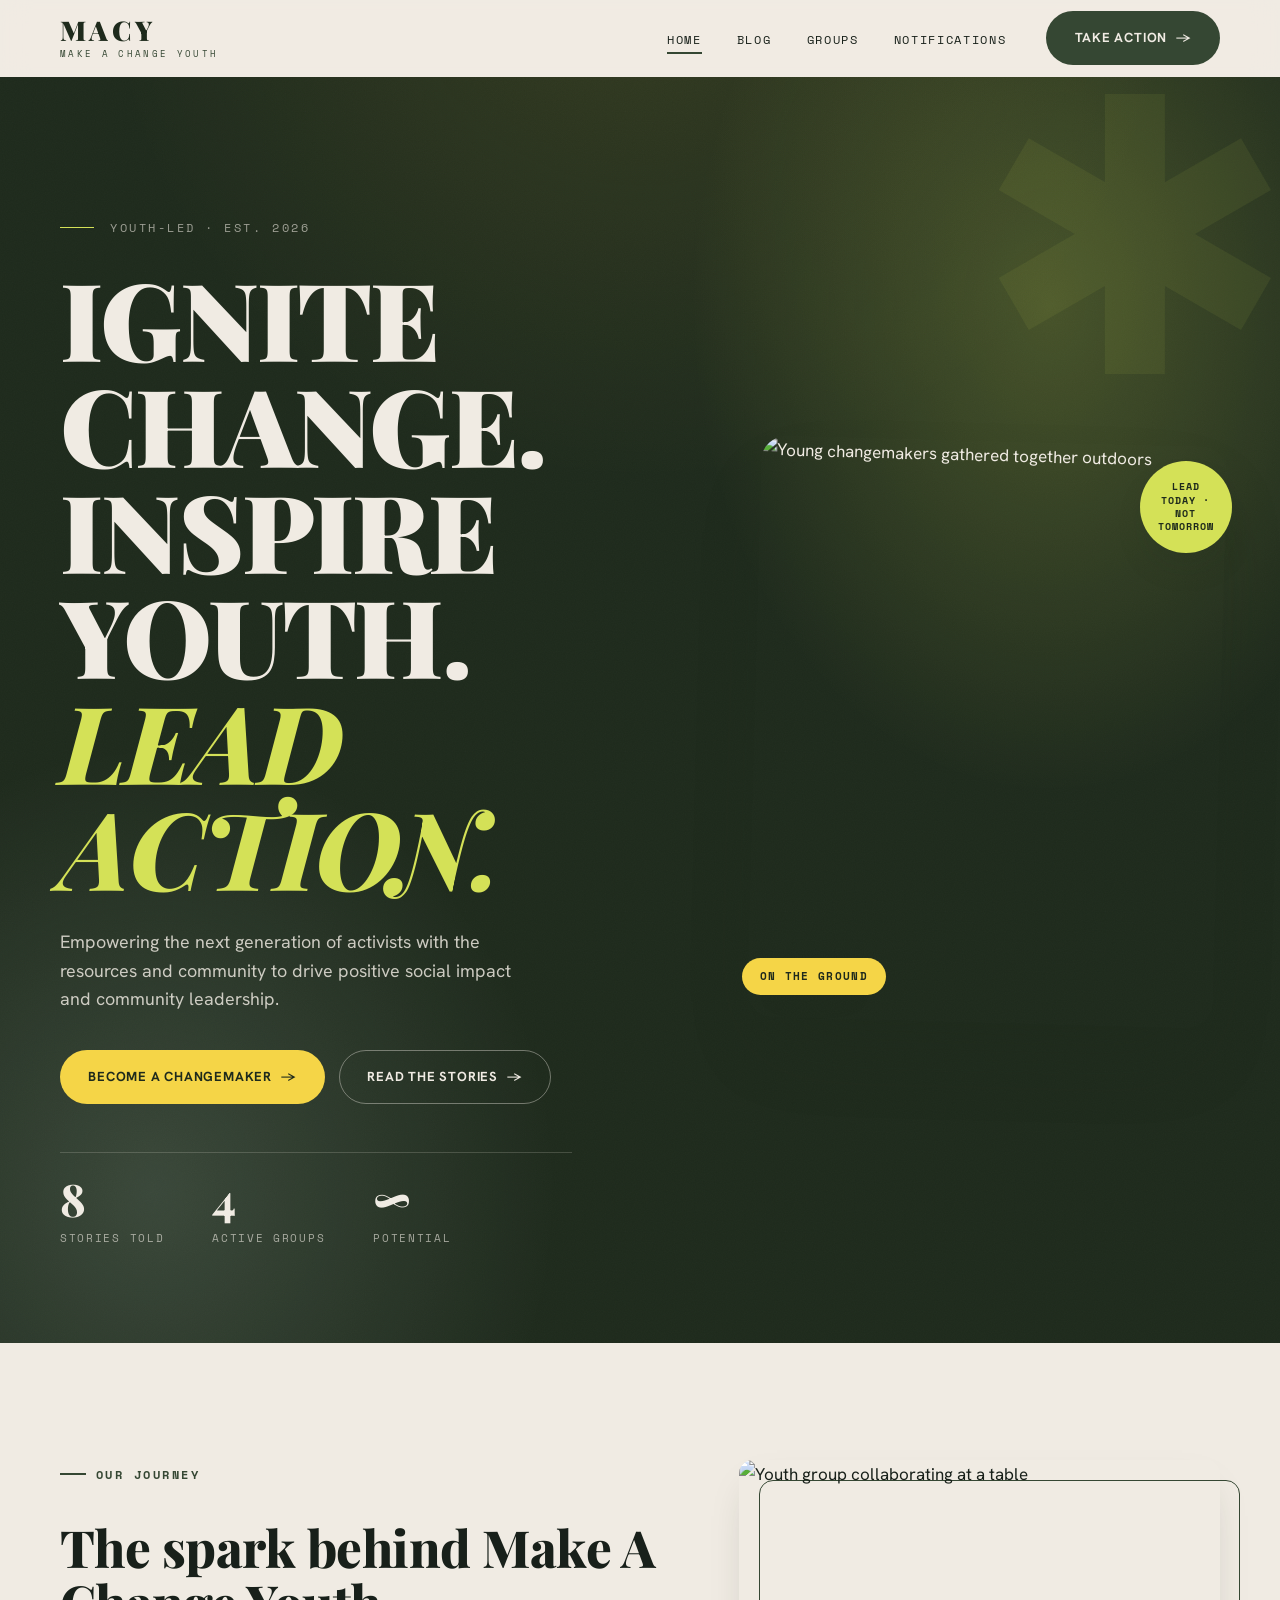
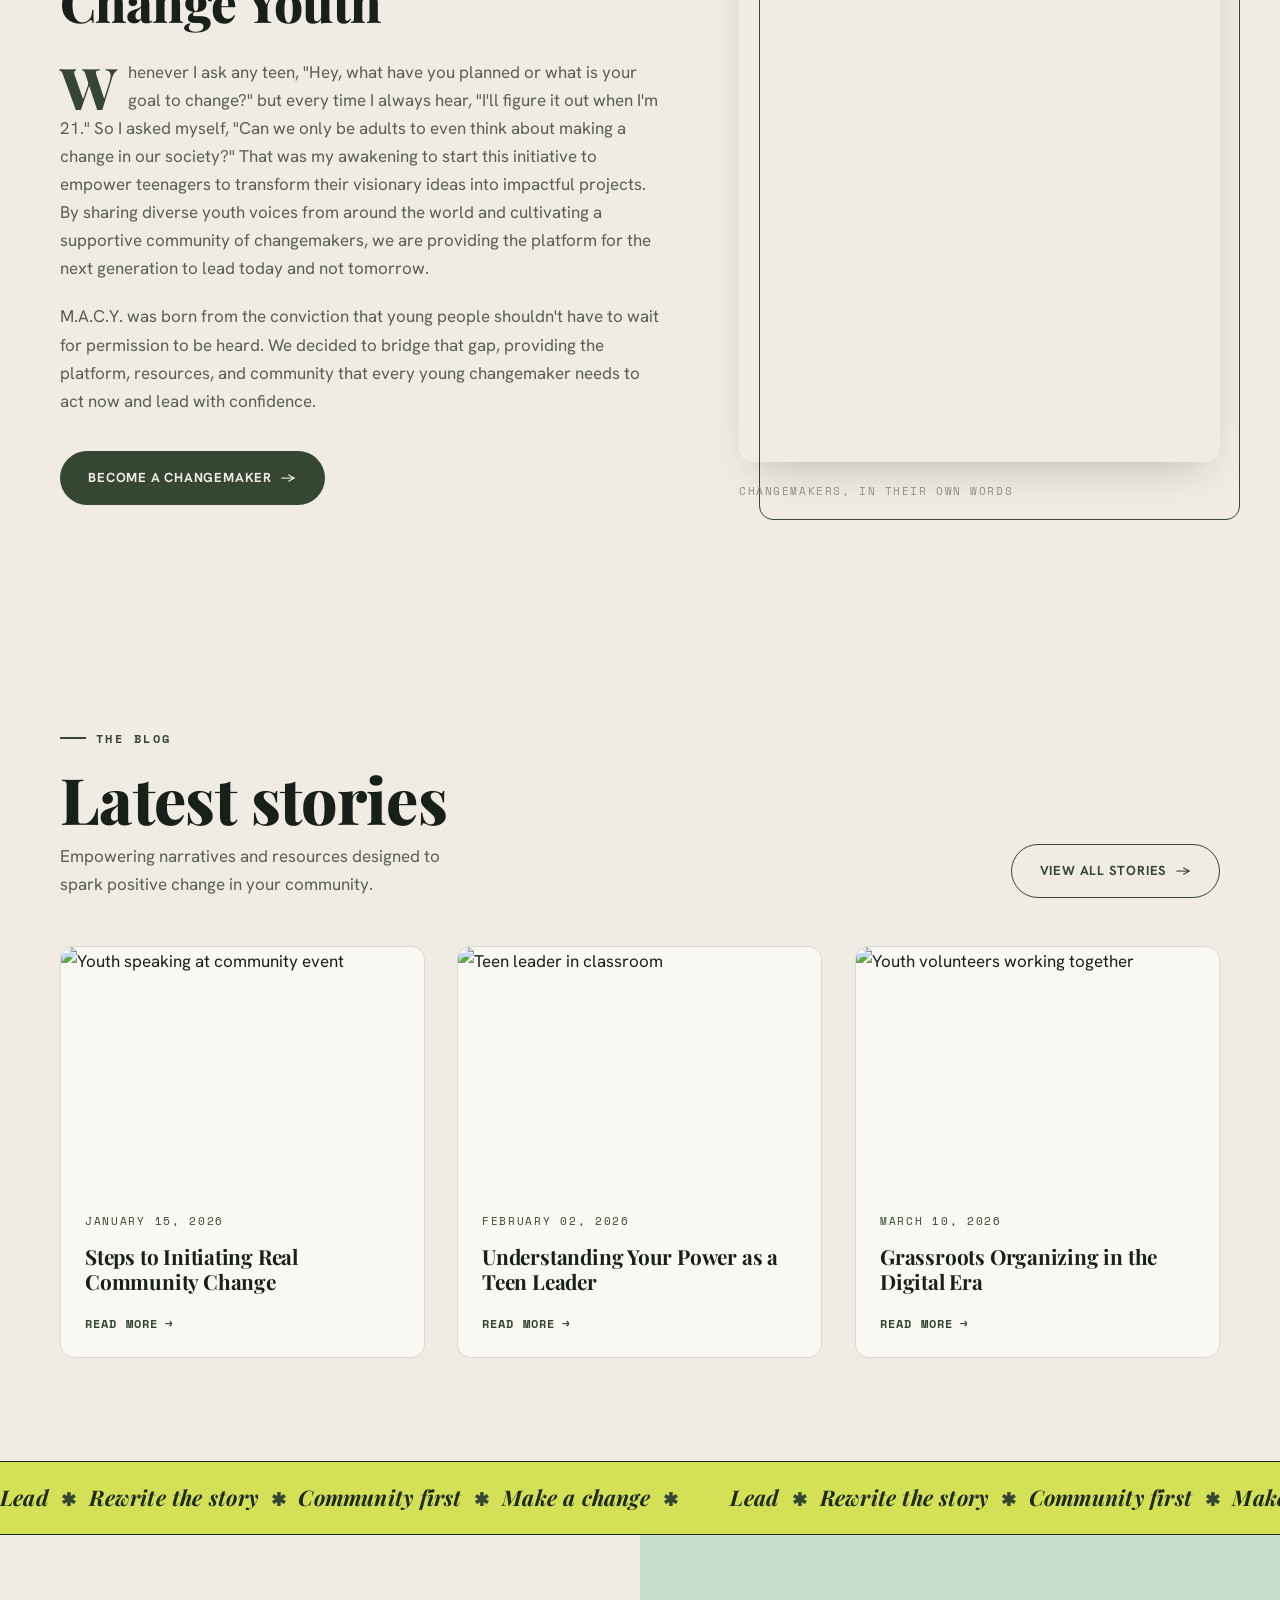
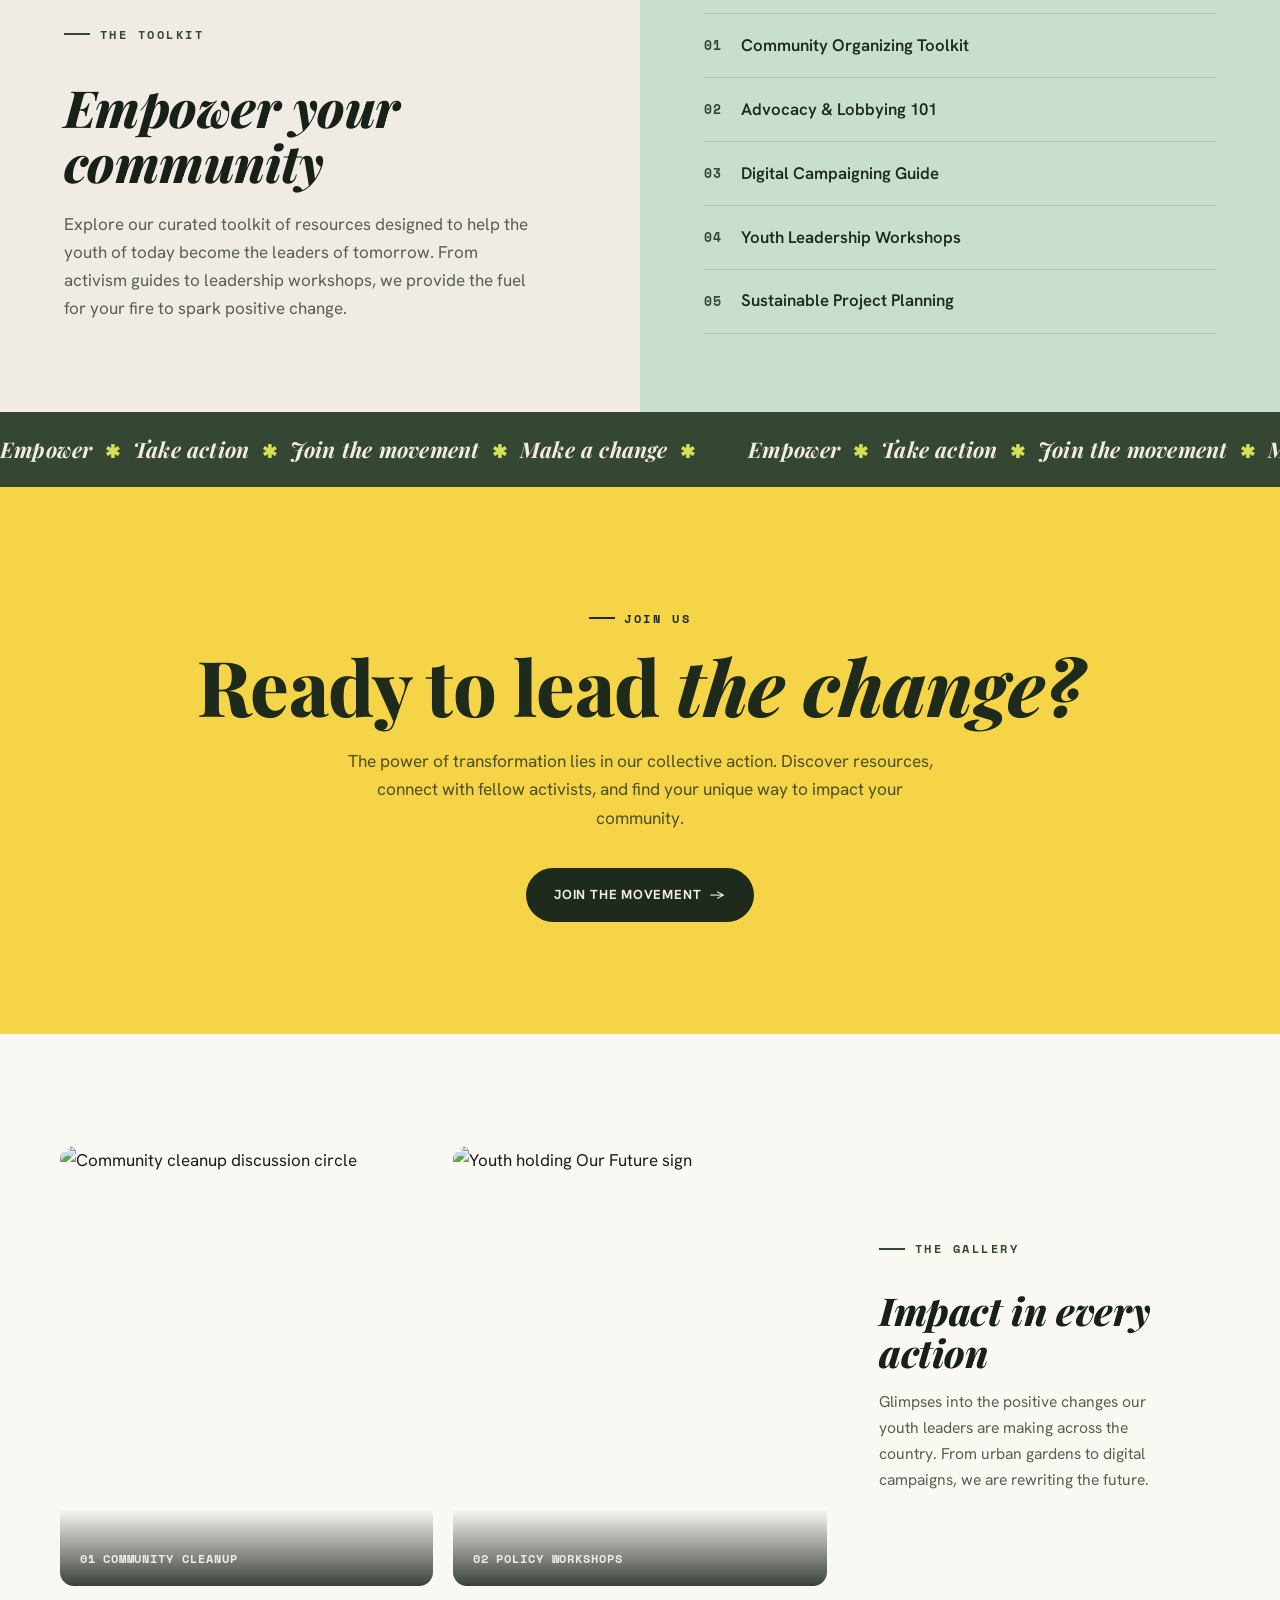
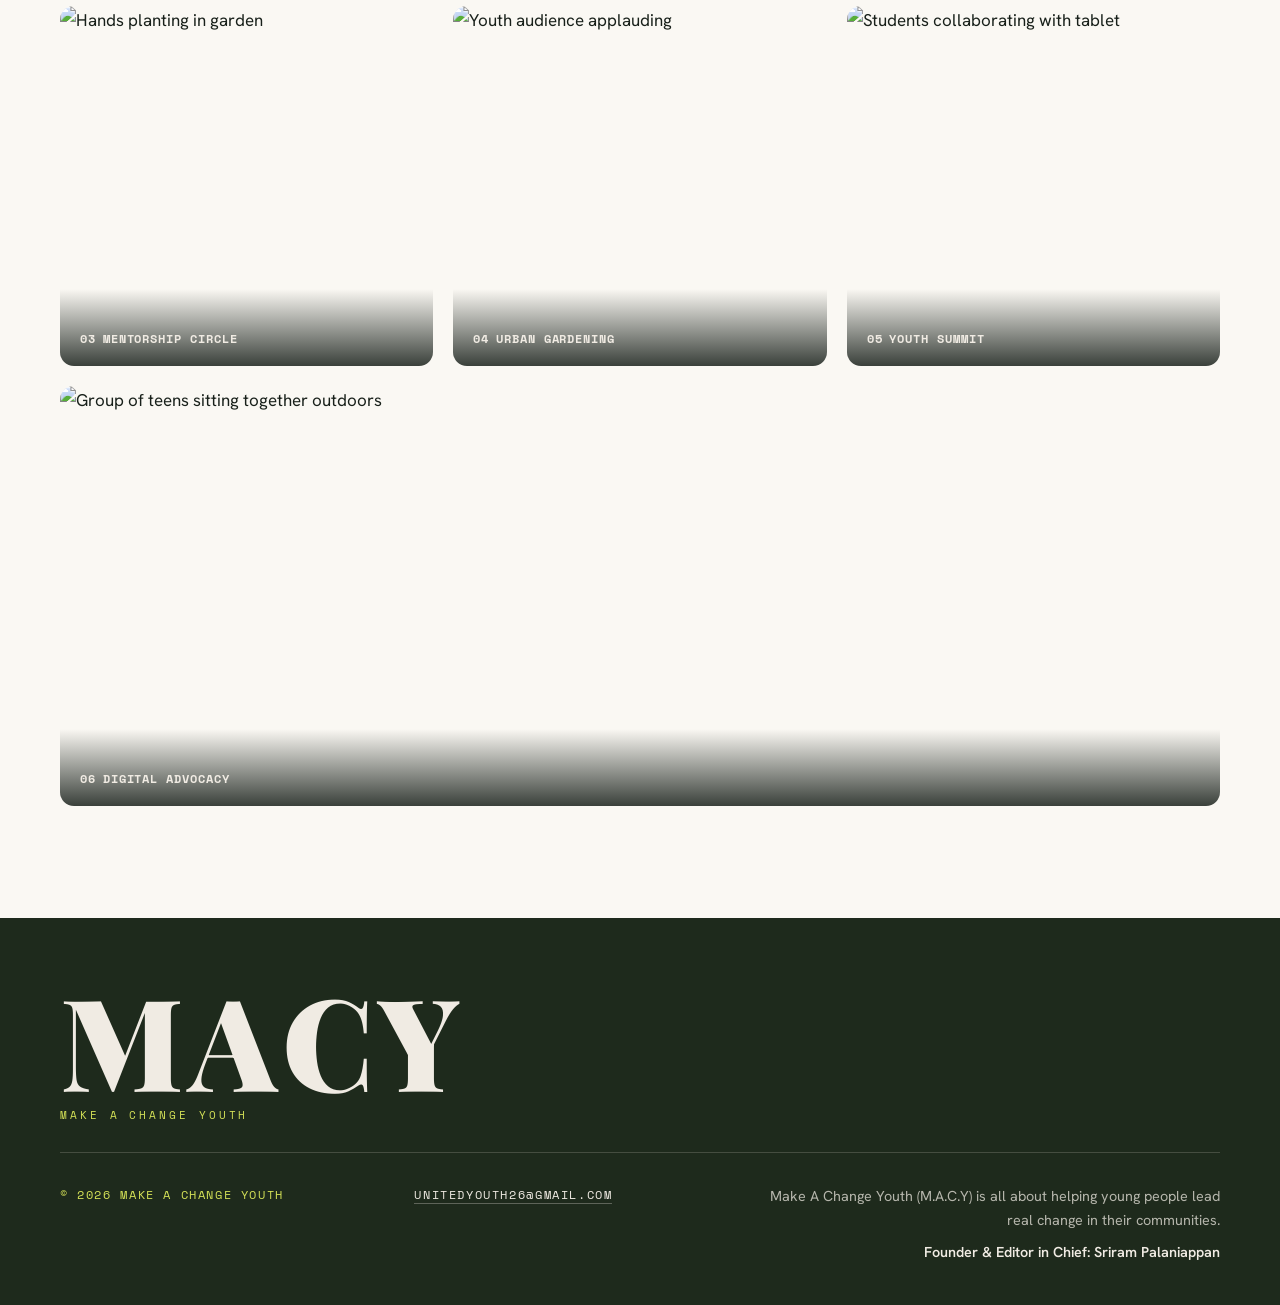
==== index.html @ 4bc49a0c "Redesign site with bold editorial style" ====
<!DOCTYPE html>
<html lang="en">
<head>
  <meta charset="UTF-8">
  <meta name="viewport" content="width=device-width, initial-scale=1.0">
  <title>MACY | Make A Change Youth</title>
  <meta name="description" content="Empowering the next generation of activists with the resources and community to drive positive social impact and community leadership.">
  <link rel="preconnect" href="https://fonts.googleapis.com">
  <link rel="preconnect" href="https://fonts.gstatic.com" crossorigin>
  <link href="https://fonts.googleapis.com/css2?family=Playfair+Display:ital,wght@0,400;0,500;0,600;0,700;0,800;0,900;1,400;1,700;1,800;1,900&family=Hanken+Grotesk:wght@400;500;600;700;800&family=Space+Mono:ital,wght@0,400;0,700;1,400&display=swap" rel="stylesheet">
  <link rel="stylesheet" href="css/style.css">
  <link rel="stylesheet" href="css/auth.css">
  <link rel="stylesheet" href="css/home.css">
</head>
<body>

  <!-- HEADER -->
  <header class="site-header">
    <nav class="nav container">
      <a href="index.html" class="logo">
        <span class="logo-name">MACY</span>
        <span class="logo-tagline">Make A Change Youth</span>
      </a>
      <button class="nav-toggle" aria-label="Toggle navigation" aria-expanded="false">
        <span></span><span></span><span></span>
      </button>
      <ul class="nav-links">
        <li><a href="index.html" class="active">Home</a></li>
        <li><a href="blog.html">Blog</a></li>
        <li><a href="groups.html">Groups</a></li>
        <li><a href="notifications.html">Notifications</a></li>
      </ul>
      <a href="#cta" class="btn btn-primary nav-cta">TAKE ACTION</a>
    </nav>
  </header>

  <main>

    <!-- HERO -->
    <section class="hero">
      <div class="hero-bg" aria-hidden="true"></div>
      <span class="hero-mark" aria-hidden="true">&#10033;</span>
      <div class="hero-inner container">
        <div class="hero-content">
          <p class="hero-kicker" data-reveal>Youth-led &middot; Est. 2026</p>
          <h1 class="hero-heading" data-reveal style="--reveal-delay:80ms">IGNITE CHANGE.<br>INSPIRE YOUTH.<br><em>Lead action.</em></h1>
          <p class="hero-sub" data-reveal style="--reveal-delay:160ms">Empowering the next generation of activists with the resources and community to drive positive social impact and community leadership.</p>
          <div class="hero-actions" data-reveal style="--reveal-delay:240ms">
            <a href="#cta" class="btn btn-gold">Become a changemaker</a>
            <a href="blog.html" class="btn btn-ghost-light">Read the stories</a>
          </div>
          <ul class="hero-stats" data-reveal style="--reveal-delay:320ms">
            <li><strong>8</strong><span>Stories told</span></li>
            <li><strong>4</strong><span>Active groups</span></li>
            <li><strong>&#8734;</strong><span>Potential</span></li>
          </ul>
        </div>
        <div class="hero-media" data-reveal style="--reveal-delay:200ms">
          <div class="hero-media-frame">
            <img src="https://images.unsplash.com/photo-1517486808906-6ca8b3f04846?w=600&h=750&fit=crop" alt="Young changemakers gathered together outdoors" width="600" height="750">
          </div>
          <span class="hero-media-tag">On the ground</span>
          <span class="hero-media-badge">Lead<br>today &middot;<br>not<br>tomorrow</span>
        </div>
      </div>
    </section>

    <!-- OUR JOURNEY -->
    <section class="journey">
      <div class="journey-inner container">
        <div class="journey-text" data-reveal>
          <span class="section-label">Our Journey</span>
          <h2 class="journey-heading">The spark behind Make A Change Youth</h2>
          <p>Whenever I ask any teen, "Hey, what have you planned or what is your goal to change?" but every time I always hear, "I'll figure it out when I'm 21." So I asked myself, "Can we only be adults to even think about making a change in our society?" That was my awakening to start this initiative to empower teenagers to transform their visionary ideas into impactful projects. By sharing diverse youth voices from around the world and cultivating a supportive community of changemakers, we are providing the platform for the next generation to lead today and not tomorrow.</p>
          <p>M.A.C.Y. was born from the conviction that young people shouldn't have to wait for permission to be heard. We decided to bridge that gap, providing the platform, resources, and community that every young changemaker needs to act now and lead with confidence.</p>
          <a href="#cta" class="btn btn-primary">Become a changemaker</a>
        </div>
        <div class="journey-image" data-reveal style="--reveal-delay:120ms">
          <img src="https://images.unsplash.com/photo-1529156069898-49953e39b3ac?w=600&h=750&fit=crop" alt="Youth group collaborating at a table" loading="lazy" width="600" height="750">
          <span class="journey-caption">Changemakers, in their own words</span>
        </div>
      </div>
    </section>

    <!-- LATEST STORIES -->
    <section class="stories">
      <div class="container">
        <div class="stories-head" data-reveal>
          <div>
            <span class="section-label">The Blog</span>
            <h2 class="stories-heading">Latest stories</h2>
            <p>Empowering narratives and resources designed to spark positive change in your community.</p>
          </div>
          <a href="blog.html" class="btn btn-outline">View all stories</a>
        </div>
        <div class="stories-cards">
          <a href="blog/teens-step-in-action.html" class="story-card" data-reveal>
            <div class="story-card-img">
              <img src="https://images.unsplash.com/photo-1544928147-79a2dbc1f389?w=500&h=334&fit=crop" alt="Youth speaking at community event" loading="lazy" width="500" height="334">
            </div>
            <div class="story-card-body">
              <time>January 15, 2026</time>
              <h3>Steps to Initiating Real Community Change</h3>
              <span class="read-more">Read more</span>
            </div>
          </a>
          <a href="blog/inspiring-youth-activism.html" class="story-card" data-reveal style="--reveal-delay:100ms">
            <div class="story-card-img">
              <img src="https://images.unsplash.com/photo-1577896851231-70ef18881754?w=500&h=334&fit=crop" alt="Teen leader in classroom" loading="lazy" width="500" height="334">
            </div>
            <div class="story-card-body">
              <time>February 02, 2026</time>
              <h3>Understanding Your Power as a Teen Leader</h3>
              <span class="read-more">Read more</span>
            </div>
          </a>
          <a href="blog/empowering-teens-community.html" class="story-card" data-reveal style="--reveal-delay:200ms">
            <div class="story-card-img">
              <img src="https://images.unsplash.com/photo-1559027615-cd4628902d4a?w=500&h=334&fit=crop" alt="Youth volunteers working together" loading="lazy" width="500" height="334">
            </div>
            <div class="story-card-body">
              <time>March 10, 2026</time>
              <h3>Grassroots Organizing in the Digital Era</h3>
              <span class="read-more">Read more</span>
            </div>
          </a>
        </div>
      </div>
    </section>

    <!-- MARQUEE 1 -->
    <div class="marquee marquee--lime" aria-hidden="true">
      <div class="marquee-track">
        <span class="marquee-content">Lead <span class="star">&#10033;</span> Rewrite the story <span class="star">&#10033;</span> Community first <span class="star">&#10033;</span> Make a change <span class="star">&#10033;</span>&nbsp;</span>
        <span class="marquee-content">Lead <span class="star">&#10033;</span> Rewrite the story <span class="star">&#10033;</span> Community first <span class="star">&#10033;</span> Make a change <span class="star">&#10033;</span>&nbsp;</span>
        <span class="marquee-content">Lead <span class="star">&#10033;</span> Rewrite the story <span class="star">&#10033;</span> Community first <span class="star">&#10033;</span> Make a change <span class="star">&#10033;</span>&nbsp;</span>
        <span class="marquee-content">Lead <span class="star">&#10033;</span> Rewrite the story <span class="star">&#10033;</span> Community first <span class="star">&#10033;</span> Make a change <span class="star">&#10033;</span>&nbsp;</span>
      </div>
    </div>

    <!-- EMPOWER YOUR COMMUNITY -->
    <section class="empower">
      <div class="empower-inner">
        <div class="empower-text" data-reveal>
          <span class="section-label">The Toolkit</span>
          <h2 class="empower-heading">Empower your community</h2>
          <p>Explore our curated toolkit of resources designed to help the youth of today become the leaders of tomorrow. From activism guides to leadership workshops, we provide the fuel for your fire to spark positive change.</p>
        </div>
        <div class="empower-resources" data-reveal style="--reveal-delay:120ms">
          <ul class="resource-list">
            <li><span>Community Organizing Toolkit</span></li>
            <li><span>Advocacy &amp; Lobbying 101</span></li>
            <li><span>Digital Campaigning Guide</span></li>
            <li><span>Youth Leadership Workshops</span></li>
            <li><span>Sustainable Project Planning</span></li>
          </ul>
        </div>
      </div>
    </section>

    <!-- MARQUEE 2 -->
    <div class="marquee marquee--forest" aria-hidden="true">
      <div class="marquee-track">
        <span class="marquee-content">Empower <span class="star">&#10033;</span> Take action <span class="star">&#10033;</span> Join the movement <span class="star">&#10033;</span> Make a change <span class="star">&#10033;</span>&nbsp;</span>
        <span class="marquee-content">Empower <span class="star">&#10033;</span> Take action <span class="star">&#10033;</span> Join the movement <span class="star">&#10033;</span> Make a change <span class="star">&#10033;</span>&nbsp;</span>
        <span class="marquee-content">Empower <span class="star">&#10033;</span> Take action <span class="star">&#10033;</span> Join the movement <span class="star">&#10033;</span> Make a change <span class="star">&#10033;</span>&nbsp;</span>
        <span class="marquee-content">Empower <span class="star">&#10033;</span> Take action <span class="star">&#10033;</span> Join the movement <span class="star">&#10033;</span> Make a change <span class="star">&#10033;</span>&nbsp;</span>
      </div>
    </div>

    <!-- CTA -->
    <section class="cta" id="cta">
      <div class="cta-inner container" data-reveal>
        <span class="section-label">Join Us</span>
        <h2 class="cta-heading">Ready to lead <em>the change?</em></h2>
        <p>The power of transformation lies in our collective action. Discover resources, connect with fellow activists, and find your unique way to impact your community.</p>
        <a href="groups.html" class="btn">Join the movement</a>
      </div>
    </section>

    <!-- IMPACT GALLERY -->
    <section class="impact">
      <div class="impact-inner container">
        <div class="impact-grid">
          <div class="impact-item impact-item--1">
            <img src="https://images.unsplash.com/photo-1529156069898-49953e39b3ac?w=400&h=500&fit=crop" alt="Community cleanup discussion circle" loading="lazy" width="400" height="500">
            <span class="impact-label">01&ensp;Community Cleanup</span>
          </div>
          <div class="impact-item impact-item--2">
            <img src="https://images.unsplash.com/photo-1591848478625-de43268e6fb8?w=400&h=600&fit=crop" alt="Youth holding Our Future sign" loading="lazy" width="400" height="600">
            <span class="impact-label">02&ensp;Policy Workshops</span>
          </div>
          <div class="impact-info" data-reveal>
            <span class="section-label">The Gallery</span>
            <h2 class="impact-heading">Impact in every action</h2>
            <p>Glimpses into the positive changes our youth leaders are making across the country. From urban gardens to digital campaigns, we are rewriting the future.</p>
          </div>
          <div class="impact-item impact-item--3">
            <img src="https://images.unsplash.com/photo-1416879595882-3373a0480b5b?w=350&h=400&fit=crop" alt="Hands planting in garden" loading="lazy" width="350" height="400">
            <span class="impact-label">03&ensp;Mentorship Circle</span>
          </div>
          <div class="impact-item impact-item--4">
            <img src="https://images.unsplash.com/photo-1577896851231-70ef18881754?w=450&h=400&fit=crop" alt="Youth audience applauding" loading="lazy" width="450" height="400">
            <span class="impact-label">04&ensp;Urban Gardening</span>
          </div>
          <div class="impact-item impact-item--5">
            <img src="https://images.unsplash.com/photo-1522202176988-66273c2fd55f?w=350&h=400&fit=crop" alt="Students collaborating with tablet" loading="lazy" width="350" height="400">
            <span class="impact-label">05&ensp;Youth Summit</span>
          </div>
          <div class="impact-item impact-item--6">
            <img src="https://images.unsplash.com/photo-1517486808906-6ca8b3f04846?w=800&h=500&fit=crop" alt="Group of teens sitting together outdoors" loading="lazy" width="800" height="500">
            <span class="impact-label">06&ensp;Digital Advocacy</span>
          </div>
        </div>
      </div>
    </section>

  </main>

  <!-- FOOTER -->
  <footer class="site-footer">
    <div class="container">
      <div class="footer-logo">
        <a href="index.html" class="logo">
          <span class="logo-name">MACY</span>
          <span class="logo-tagline">Make A Change Youth</span>
        </a>
      </div>
      <hr class="footer-divider">
      <div class="footer-content">
        <div class="footer-left">
          <p>&copy; 2026 Make A Change Youth</p>
        </div>
        <div class="footer-center">
          <p><a href="mailto:unitedyouth26@gmail.com">unitedyouth26@gmail.com</a></p>
        </div>
        <div class="footer-right">
          <p>Make A Change Youth (M.A.C.Y) is all about helping young people lead real change in their communities.</p>
          <p>Founder &amp; Editor in Chief: Sriram Palaniappan</p>
        </div>
      </div>
    </div>
  </footer>

  <script src="js/main.js"></script>
  <script type="module" src="js/auth.js"></script>
</body>
</html>
---- css/style.css ----
/* =================================================================
   MACY · Make A Change Youth
   Shared design system — bold editorial, modern, youth-led
   ================================================================= */

*,
*::before,
*::after {
  box-sizing: border-box;
  margin: 0;
  padding: 0;
}

:root {
  /* --- Brand palette (kept for recognizability) --- */
  --forest: #354733;
  --forest-deep: #1e2a1c;
  --forest-700: #2a3a28;
  --cream: #f0ebe3;
  --cream-deep: #e8e1d5;
  --paper: #faf8f3;
  --mint: #c8dfd0;
  --gold: #f5d547;
  --lime: #d4e157;

  /* --- Functional tokens --- */
  --ink: #18201a;
  --ink-soft: #58604f;
  --ink-faint: #8a9082;
  --line: rgba(53, 71, 51, 0.16);
  --line-strong: rgba(53, 71, 51, 0.3);
  --white: #ffffff;

  /* --- Type --- */
  --font-display: 'Playfair Display', Georgia, serif;
  --font-sans: 'Hanken Grotesk', system-ui, -apple-system, sans-serif;
  --font-mono: 'Space Mono', 'SFMono-Regular', ui-monospace, monospace;

  /* --- Spacing --- */
  --space-xs: 0.5rem;
  --space-sm: 1rem;
  --space-md: 2rem;
  --space-lg: 4rem;
  --space-xl: 6.5rem;

  /* --- Radius & shadow --- */
  --radius-sm: 6px;
  --radius-md: 14px;
  --radius-lg: 26px;
  --shadow-sm: 0 2px 10px rgba(30, 42, 28, 0.06);
  --shadow-md: 0 18px 40px -18px rgba(30, 42, 28, 0.28);
  --shadow-lg: 0 40px 80px -30px rgba(30, 42, 28, 0.42);

  --max-width: 1240px;
  --nav-height: 76px;
  --ease: cubic-bezier(0.22, 1, 0.36, 1);

  /* --- Legacy aliases (auth.css / admin.css) --- */
  --color-forest: var(--forest);
  --color-cream: var(--cream);
  --color-white: var(--white);
  --color-text: var(--ink);
  --color-text-light: var(--ink-soft);
  --color-border: var(--line-strong);
  --color-mint: var(--mint);
  --color-gold: var(--gold);
  --color-lime: var(--lime);
}

html {
  scroll-behavior: smooth;
  -webkit-text-size-adjust: 100%;
}

body {
  font-family: var(--font-sans);
  font-size: 1.0625rem;
  line-height: 1.65;
  color: var(--ink);
  background-color: var(--cream);
  -webkit-font-smoothing: antialiased;
  text-rendering: optimizeLegibility;
  overflow-x: hidden;
}

img {
  max-width: 100%;
  height: auto;
  display: block;
}

a {
  color: inherit;
  text-decoration: none;
}

ul,
ol {
  list-style: none;
}

::selection {
  background: var(--lime);
  color: var(--forest-deep);
}

h1,
h2,
h3,
h4,
h5,
h6 {
  font-family: var(--font-display);
  font-weight: 800;
  line-height: 1.08;
  letter-spacing: -0.01em;
}

.container {
  max-width: var(--max-width);
  margin: 0 auto;
  padding: 0 clamp(1.25rem, 4vw, 2.5rem);
}

/* =================================================================
   Shared editorial primitives
   ================================================================= */

.eyebrow {
  display: inline-flex;
  align-items: center;
  gap: 0.6rem;
  font-family: var(--font-mono);
  font-size: 0.72rem;
  font-weight: 700;
  letter-spacing: 0.22em;
  text-transform: uppercase;
  color: var(--forest);
}

.eyebrow::before {
  content: '';
  width: 26px;
  height: 2px;
  background: currentColor;
  display: inline-block;
}

.eyebrow--light {
  color: var(--lime);
}

.section-label {
  display: inline-flex;
  align-items: center;
  gap: 0.6rem;
  font-family: var(--font-mono);
  font-size: 0.72rem;
  font-weight: 700;
  letter-spacing: 0.22em;
  text-transform: uppercase;
  color: var(--forest);
  margin-bottom: 1.25rem;
}

.section-label::before {
  content: '';
  width: 26px;
  height: 2px;
  background: currentColor;
}

/* Scroll reveal — progressively enhanced by main.js */
[data-reveal] {
  opacity: 0;
  transform: translateY(28px);
  transition: opacity 0.8s var(--ease), transform 0.8s var(--ease);
  transition-delay: var(--reveal-delay, 0ms);
  will-change: opacity, transform;
}

[data-reveal].is-visible {
  opacity: 1;
  transform: none;
}

/* =================================================================
   Buttons
   ================================================================= */

.btn {
  --btn-bg: var(--forest);
  --btn-fg: var(--cream);
  display: inline-flex;
  align-items: center;
  justify-content: center;
  gap: 0.55rem;
  padding: 0.95rem 1.7rem;
  border-radius: 50px;
  font-family: var(--font-sans);
  font-size: 0.82rem;
  font-weight: 700;
  letter-spacing: 0.06em;
  text-transform: uppercase;
  cursor: pointer;
  border: 1.5px solid transparent;
  background: var(--btn-bg);
  color: var(--btn-fg);
  text-align: center;
  position: relative;
  transition: transform 0.35s var(--ease), box-shadow 0.35s var(--ease),
    background 0.25s ease, color 0.25s ease, border-color 0.25s ease;
}

.btn::after {
  content: '\2192';
  font-family: var(--font-sans);
  font-weight: 600;
  transition: transform 0.35s var(--ease);
}

.btn:hover {
  transform: translateY(-3px);
  box-shadow: var(--shadow-md);
}

.btn:hover::after {
  transform: translateX(4px);
}

.btn-primary {
  --btn-bg: var(--forest);
  --btn-fg: var(--cream);
}

.btn-gold {
  --btn-bg: var(--gold);
  --btn-fg: var(--forest-deep);
}

.btn-lime {
  --btn-bg: var(--lime);
  --btn-fg: var(--forest-deep);
}

.btn-outline {
  background: transparent;
  color: var(--forest);
  border-color: var(--forest);
}

.btn-outline:hover {
  background: var(--forest);
  color: var(--cream);
}

.btn-ghost-light {
  background: transparent;
  color: var(--cream);
  border-color: rgba(240, 235, 227, 0.4);
}

.btn-ghost-light:hover {
  background: rgba(240, 235, 227, 0.12);
  border-color: var(--cream);
}

/* opt-out of trailing arrow */
.btn--plain::after {
  content: none;
}

.btn-sm {
  padding: 0.55rem 1.2rem;
  font-size: 0.72rem;
}

/* =================================================================
   Header / navigation
   ================================================================= */

.site-header {
  position: sticky;
  top: 0;
  z-index: 200;
  background: rgba(240, 235, 227, 0.72);
  backdrop-filter: saturate(140%) blur(14px);
  -webkit-backdrop-filter: saturate(140%) blur(14px);
  border-bottom: 1px solid transparent;
  transition: border-color 0.3s ease, background 0.3s ease, box-shadow 0.3s ease;
}

.site-header.scrolled {
  border-bottom-color: var(--line);
  box-shadow: 0 10px 30px -22px rgba(30, 42, 28, 0.45);
}

.nav {
  display: flex;
  align-items: center;
  justify-content: space-between;
  gap: var(--space-md);
  height: var(--nav-height);
}

.logo {
  display: flex;
  flex-direction: column;
  line-height: 1;
}

.logo-name {
  font-family: var(--font-display);
  font-size: 1.7rem;
  font-weight: 900;
  letter-spacing: 0.12em;
  color: var(--forest-deep);
  line-height: 1;
}

.logo-tagline {
  font-family: var(--font-mono);
  font-size: 0.56rem;
  letter-spacing: 0.26em;
  text-transform: uppercase;
  color: var(--forest);
  margin-top: 5px;
}

.nav-links {
  display: flex;
  gap: 2.2rem;
  align-items: center;
  margin-left: auto;
}

.nav-links a {
  font-family: var(--font-mono);
  font-size: 0.74rem;
  font-weight: 400;
  letter-spacing: 0.14em;
  text-transform: uppercase;
  color: var(--ink);
  position: relative;
  padding: 4px 0;
  transition: color 0.2s ease;
}

.nav-links a::after {
  content: '';
  position: absolute;
  bottom: -2px;
  left: 0;
  width: 0;
  height: 2px;
  background: var(--forest);
  transition: width 0.35s var(--ease);
}

.nav-links a:hover {
  color: var(--forest);
}

.nav-links a:hover::after,
.nav-links a.active::after {
  width: 100%;
}

.nav-cta {
  margin-left: 0.5rem;
}

.nav-toggle {
  display: none;
  flex-direction: column;
  gap: 5px;
  background: none;
  border: none;
  cursor: pointer;
  padding: 6px;
  z-index: 210;
}

.nav-toggle span {
  display: block;
  width: 26px;
  height: 2px;
  background: var(--forest-deep);
  border-radius: 2px;
  transition: transform 0.3s var(--ease), opacity 0.3s ease;
}

.nav-toggle[aria-expanded='true'] span:nth-child(1) {
  transform: translateY(7px) rotate(45deg);
}

.nav-toggle[aria-expanded='true'] span:nth-child(2) {
  opacity: 0;
}

.nav-toggle[aria-expanded='true'] span:nth-child(3) {
  transform: translateY(-7px) rotate(-45deg);
}

/* =================================================================
   Marquee
   ================================================================= */

.marquee {
  overflow: hidden;
  white-space: nowrap;
  padding: 1.15rem 0;
  border-block: 1.5px solid var(--forest-deep);
}

.marquee[aria-hidden='true'] {
  user-select: none;
}

.marquee-track {
  display: inline-flex;
  animation: marquee-scroll 32s linear infinite;
}

.marquee:hover .marquee-track {
  animation-play-state: paused;
}

.marquee-content {
  font-family: var(--font-display);
  font-size: 1.35rem;
  font-style: italic;
  font-weight: 700;
  letter-spacing: 0.01em;
  color: var(--forest-deep);
  padding-right: 2.5rem;
}

.marquee-content .star {
  font-family: var(--font-mono);
  font-style: normal;
  font-size: 0.85em;
  color: var(--forest);
  margin: 0 0.4rem;
}

.marquee--lime {
  background: var(--lime);
}

.marquee--mint {
  background: var(--mint);
}

.marquee--forest {
  background: var(--forest);
  border-color: var(--forest);
}

.marquee--forest .marquee-content {
  color: var(--cream);
}

.marquee--forest .marquee-content .star {
  color: var(--lime);
}

@keyframes marquee-scroll {
  from {
    transform: translateX(0);
  }
  to {
    transform: translateX(-50%);
  }
}

/* =================================================================
   Footer
   ================================================================= */

.site-footer {
  background: var(--forest-deep);
  color: var(--cream);
  padding: var(--space-lg) 0 var(--space-md);
  position: relative;
  overflow: hidden;
}

.site-footer .footer-logo {
  margin-bottom: var(--space-md);
}

.site-footer .logo-name {
  color: var(--cream);
  font-size: clamp(3.5rem, 12vw, 8rem);
  letter-spacing: 0.04em;
  line-height: 0.9;
}

.site-footer .logo-tagline {
  color: var(--lime);
  font-size: 0.7rem;
  margin-top: 0.75rem;
}

.footer-divider {
  border: none;
  border-top: 1px solid rgba(240, 235, 227, 0.18);
  margin-bottom: var(--space-md);
}

.footer-content {
  display: grid;
  grid-template-columns: 1fr 1fr 1.4fr;
  gap: var(--space-md);
  font-size: 0.9rem;
  color: rgba(240, 235, 227, 0.72);
}

.footer-content p {
  margin-bottom: var(--space-xs);
}

.footer-left p:first-child,
.footer-center p:first-child {
  font-family: var(--font-mono);
  font-size: 0.72rem;
  letter-spacing: 0.14em;
  text-transform: uppercase;
  color: var(--lime);
  margin-bottom: 0.75rem;
}

.footer-content a {
  color: var(--cream);
  border-bottom: 1px solid rgba(240, 235, 227, 0.3);
  transition: border-color 0.2s ease, color 0.2s ease;
}

.footer-content a:hover {
  color: var(--lime);
  border-color: var(--lime);
}

.footer-right {
  text-align: right;
}

.footer-right p:last-child {
  color: var(--cream);
  font-weight: 600;
}

/* =================================================================
   Reduced motion
   ================================================================= */

@media (prefers-reduced-motion: reduce) {
  html {
    scroll-behavior: auto;
  }
  .marquee-track {
    animation: none;
  }
  [data-reveal] {
    opacity: 1;
    transform: none;
    transition: none;
  }
  *,
  *::before,
  *::after {
    animation-duration: 0.001ms !important;
    transition-duration: 0.001ms !important;
  }
}

/* =================================================================
   Responsive
   ================================================================= */

@media (max-width: 880px) {
  .nav-toggle {
    display: flex;
  }

  .nav-links {
    position: fixed;
    inset: 0 0 0 auto;
    width: min(78vw, 340px);
    flex-direction: column;
    justify-content: center;
    align-items: flex-start;
    gap: 1.75rem;
    padding: var(--space-lg) var(--space-md);
    background: var(--forest-deep);
    transform: translateX(100%);
    transition: transform 0.4s var(--ease);
  }

  .nav-links.open {
    transform: translateX(0);
  }

  .nav-links a {
    color: var(--cream);
    font-size: 1rem;
  }

  .nav-links a::after {
    background: var(--lime);
  }

  .nav-links a:hover {
    color: var(--lime);
  }

  /* auth.js swaps the static .nav-cta for a .nav-auth button group at runtime.
     .nav .nav-auth raises specificity to beat auth.css's global .nav-auth rule. */
  .nav-cta,
  .nav .nav-auth {
    display: none;
  }

  .footer-content {
    grid-template-columns: 1fr;
    gap: var(--space-sm);
  }

  .footer-right {
    text-align: left;
  }
}
---- css/auth.css ----
/* ===== AUTH MODAL ===== */
.auth-modal {
  display: none;
  position: fixed;
  inset: 0;
  z-index: 1000;
  align-items: center;
  justify-content: center;
}

.auth-modal.open {
  display: flex;
}

.auth-modal-backdrop {
  position: absolute;
  inset: 0;
  background: rgba(0, 0, 0, 0.5);
}

.auth-modal-content {
  position: relative;
  background: var(--paper);
  border-radius: var(--radius-lg);
  padding: 2.75rem;
  width: 100%;
  max-width: 430px;
  max-height: 90vh;
  overflow-y: auto;
  box-shadow: var(--shadow-lg);
  z-index: 1;
  animation: auth-pop 0.4s var(--ease);
}

@keyframes auth-pop {
  from {
    opacity: 0;
    transform: translateY(16px) scale(0.97);
  }
}

.auth-modal-close {
  position: absolute;
  top: 1rem;
  right: 1.2rem;
  background: none;
  border: none;
  font-size: 1.5rem;
  cursor: pointer;
  color: var(--color-text-light);
  line-height: 1;
}

.auth-modal-close:hover {
  color: var(--color-text);
}

/* Tabs */
.auth-tabs {
  display: flex;
  gap: 0;
  margin-bottom: 1.5rem;
  border-bottom: 2px solid var(--color-border);
}

.auth-tab {
  flex: 1;
  padding: 0.75rem;
  background: none;
  border: none;
  font-family: var(--font-sans);
  font-size: 1rem;
  font-weight: 600;
  color: var(--color-text-light);
  cursor: pointer;
  border-bottom: 2px solid transparent;
  margin-bottom: -2px;
  transition: color 0.2s, border-color 0.2s;
}

.auth-tab.active {
  color: var(--color-forest);
  border-bottom-color: var(--color-forest);
}

/* Error */
.auth-error {
  color: #c0392b;
  font-size: 0.85rem;
  min-height: 1.2rem;
  margin-bottom: 0.5rem;
}

/* Form */
.auth-form {
  display: flex;
  flex-direction: column;
  gap: 1rem;
}

.auth-field label {
  display: block;
  font-family: var(--font-mono);
  font-size: 0.68rem;
  font-weight: 700;
  color: var(--ink-soft);
  margin-bottom: 6px;
  text-transform: uppercase;
  letter-spacing: 0.12em;
}

.auth-field input {
  width: 100%;
  padding: 0.8rem 1rem;
  border: 1.5px solid var(--line-strong);
  border-radius: var(--radius-sm);
  font-size: 0.95rem;
  font-family: var(--font-sans);
  color: var(--ink);
  background: var(--cream);
  outline: none;
  transition: border-color 0.2s;
}

.auth-field input:focus {
  border-color: var(--color-forest);
}

.auth-submit {
  width: 100%;
  margin-top: 0.5rem;
}

/* Divider */
.auth-divider {
  display: flex;
  align-items: center;
  gap: 1rem;
  margin: 1.5rem 0;
  color: var(--color-text-light);
  font-size: 0.8rem;
}

.auth-divider::before,
.auth-divider::after {
  content: '';
  flex: 1;
  height: 1px;
  background: var(--color-border);
}

/* Google button */
.auth-google-btn {
  display: flex;
  align-items: center;
  justify-content: center;
  gap: 0.75rem;
  width: 100%;
  padding: 0.75rem;
  border: 1.5px solid var(--color-border);
  border-radius: 8px;
  background: var(--color-white);
  font-family: var(--font-sans);
  font-size: 0.95rem;
  font-weight: 500;
  color: var(--color-text);
  cursor: pointer;
  transition: background 0.2s, border-color 0.2s;
}

.auth-google-btn:hover {
  background: #f8f8f8;
  border-color: #aaa;
}

/* Nav auth area */
.nav-auth {
  display: flex;
  align-items: center;
  gap: 1rem;
}

.nav-auth-link {
  font-size: 0.85rem;
  font-weight: 600;
  color: var(--color-forest);
}

.nav-auth-link:hover {
  text-decoration: underline;
}

.nav-user-name {
  font-size: 0.85rem;
  font-weight: 500;
  color: var(--color-text);
}

.btn-sm {
  padding: 0.5rem 1.2rem;
  font-size: 0.75rem;
}

/* Responsive */
@media (max-width: 768px) {
  .auth-modal-content {
    margin: 1rem;
    padding: 1.5rem;
  }

  .nav-user-name {
    display: none;
  }

  .nav-auth {
    gap: 0.5rem;
  }
}
---- css/home.css ----
/* =================================================================
   MACY · Homepage — bold editorial
   ================================================================= */

/* ===== HERO ============================================ */
.hero {
  position: relative;
  background: var(--forest-deep);
  color: var(--cream);
  padding: clamp(4.5rem, 11vw, 9rem) 0 clamp(3.5rem, 8vw, 6rem);
  overflow: hidden;
  isolation: isolate;
}

/* gradient-mesh + grain atmosphere */
.hero-bg {
  position: absolute;
  inset: 0;
  z-index: -1;
  background:
    radial-gradient(40% 55% at 82% 18%, rgba(212, 225, 87, 0.22), transparent 70%),
    radial-gradient(45% 50% at 12% 88%, rgba(200, 223, 208, 0.16), transparent 70%),
    radial-gradient(60% 60% at 50% -10%, rgba(245, 213, 71, 0.1), transparent 70%);
}

.hero-bg::after {
  content: '';
  position: absolute;
  inset: 0;
  background-image: url("data:image/svg+xml,%3Csvg xmlns='http://www.w3.org/2000/svg' width='160' height='160'%3E%3Cfilter id='n'%3E%3CfeTurbulence type='fractalNoise' baseFrequency='0.9' numOctaves='2'/%3E%3C/filter%3E%3Crect width='100%25' height='100%25' filter='url(%23n)' opacity='0.5'/%3E%3C/svg%3E");
  opacity: 0.05;
  mix-blend-mode: overlay;
}

/* oversized decorative glyph */
.hero-mark {
  position: absolute;
  top: -2.5rem;
  right: -1rem;
  font-family: var(--font-mono);
  font-size: clamp(14rem, 30vw, 32rem);
  line-height: 1;
  color: rgba(212, 225, 87, 0.07);
  z-index: -1;
  pointer-events: none;
  user-select: none;
}

.hero-inner {
  display: grid;
  grid-template-columns: 1.15fr 0.85fr;
  gap: clamp(2rem, 5vw, 4.5rem);
  align-items: center;
}

.hero-kicker {
  display: flex;
  align-items: center;
  gap: 1rem;
  font-family: var(--font-mono);
  font-size: 0.72rem;
  letter-spacing: 0.22em;
  text-transform: uppercase;
  color: rgba(240, 235, 227, 0.6);
  margin-bottom: 1.75rem;
}

.hero-kicker::before {
  content: '';
  width: 34px;
  height: 1.5px;
  background: var(--lime);
}

.hero-heading {
  font-size: clamp(2.4rem, 8.5vw, 6.75rem);
  font-weight: 900;
  line-height: 0.98;
  text-transform: uppercase;
  letter-spacing: -0.02em;
  margin-bottom: 1.75rem;
  overflow-wrap: break-word;
}

.hero-heading em {
  font-style: italic;
  font-weight: 800;
  color: var(--lime);
}

.hero-sub {
  font-size: clamp(1.02rem, 1.4vw, 1.18rem);
  line-height: 1.6;
  color: rgba(240, 235, 227, 0.82);
  max-width: 30rem;
  margin-bottom: 2.25rem;
}

.hero-actions {
  display: flex;
  flex-wrap: wrap;
  gap: 0.9rem;
  margin-bottom: 3rem;
}

.hero-stats {
  display: flex;
  gap: clamp(1.5rem, 4vw, 3rem);
  border-top: 1px solid rgba(240, 235, 227, 0.18);
  padding-top: 1.5rem;
  max-width: 32rem;
}

.hero-stats li {
  display: flex;
  flex-direction: column;
}

.hero-stats strong {
  font-family: var(--font-display);
  font-size: clamp(2rem, 4vw, 2.8rem);
  font-weight: 800;
  line-height: 1;
  color: var(--cream);
}

.hero-stats span {
  font-family: var(--font-mono);
  font-size: 0.66rem;
  letter-spacing: 0.16em;
  text-transform: uppercase;
  color: rgba(240, 235, 227, 0.62);
  margin-top: 0.5rem;
}

/* hero media */
.hero-media {
  position: relative;
}

.hero-media-frame {
  position: relative;
  border-radius: var(--radius-lg);
  overflow: hidden;
  box-shadow: var(--shadow-lg);
  transform: rotate(1.5deg);
  transition: transform 0.6s var(--ease);
}

.hero-media:hover .hero-media-frame {
  transform: rotate(0deg);
}

.hero-media-frame img {
  width: 100%;
  aspect-ratio: 4 / 5;
  object-fit: cover;
}

.hero-media-tag {
  position: absolute;
  left: -0.75rem;
  bottom: 1.75rem;
  background: var(--gold);
  color: var(--forest-deep);
  font-family: var(--font-mono);
  font-size: 0.7rem;
  font-weight: 700;
  letter-spacing: 0.12em;
  text-transform: uppercase;
  padding: 0.6rem 1.1rem;
  border-radius: 50px;
  box-shadow: var(--shadow-md);
  z-index: 2;
}

.hero-media-badge {
  position: absolute;
  top: 1.25rem;
  right: -0.75rem;
  width: 92px;
  height: 92px;
  border-radius: 50%;
  background: var(--lime);
  color: var(--forest-deep);
  display: grid;
  place-content: center;
  text-align: center;
  font-family: var(--font-mono);
  font-size: 0.6rem;
  font-weight: 700;
  letter-spacing: 0.1em;
  text-transform: uppercase;
  line-height: 1.4;
  box-shadow: var(--shadow-md);
  z-index: 2;
  animation: badge-spin 14s linear infinite;
}

@keyframes badge-spin {
  to {
    transform: rotate(360deg);
  }
}

/* ===== JOURNEY ============================================ */
.journey {
  padding: clamp(4rem, 9vw, 7rem) 0;
  background: var(--cream);
}

.journey-inner {
  display: grid;
  grid-template-columns: 1.25fr 1fr;
  gap: clamp(2rem, 6vw, 5rem);
  align-items: center;
}

.journey-heading {
  font-size: clamp(2rem, 4vw, 3.4rem);
  color: var(--ink);
  margin: 1rem 0 1.75rem;
}

.journey-text > p {
  color: var(--ink-soft);
  margin-bottom: 1.25rem;
}

.journey-text > p:first-of-type::first-letter {
  font-family: var(--font-display);
  font-weight: 800;
  font-size: 3.6rem;
  float: left;
  line-height: 0.78;
  padding: 0.35rem 0.7rem 0 0;
  color: var(--forest);
}

.journey-text .btn {
  margin-top: 1rem;
}

.journey-image {
  position: relative;
}

.journey-image img {
  width: 100%;
  aspect-ratio: 4 / 5;
  object-fit: cover;
  border-radius: var(--radius-md);
  box-shadow: var(--shadow-md);
}

.journey-image::before {
  content: '';
  position: absolute;
  inset: 1.25rem -1.25rem -1.25rem 1.25rem;
  border: 1.5px solid var(--forest);
  border-radius: var(--radius-md);
  z-index: -1;
}

.journey-caption {
  display: block;
  margin-top: 1.25rem;
  font-family: var(--font-mono);
  font-size: 0.7rem;
  letter-spacing: 0.14em;
  text-transform: uppercase;
  color: var(--ink-faint);
}

/* ===== LATEST STORIES ============================================ */
.stories {
  padding: clamp(3.5rem, 8vw, 6.5rem) 0;
  background: var(--cream);
}

.stories-head {
  display: flex;
  align-items: flex-end;
  justify-content: space-between;
  gap: var(--space-md);
  flex-wrap: wrap;
  margin-bottom: 3rem;
}

.stories-heading {
  font-size: clamp(2.2rem, 5vw, 4rem);
  color: var(--ink);
  line-height: 0.98;
}

.stories-head p {
  color: var(--ink-soft);
  max-width: 26rem;
  margin-top: 0.75rem;
}

.stories-cards {
  display: grid;
  grid-template-columns: repeat(3, 1fr);
  gap: clamp(1.25rem, 2.5vw, 2rem);
}

.story-card {
  display: flex;
  flex-direction: column;
  background: var(--paper);
  border: 1px solid var(--line);
  border-radius: var(--radius-md);
  overflow: hidden;
  transition: transform 0.4s var(--ease), box-shadow 0.4s var(--ease),
    border-color 0.4s ease;
}

.story-card:hover {
  transform: translateY(-6px);
  box-shadow: var(--shadow-md);
  border-color: transparent;
}

.story-card-img {
  width: 100%;
  aspect-ratio: 3 / 2;
  overflow: hidden;
}

.story-card-img img {
  width: 100%;
  height: 100%;
  object-fit: cover;
  transition: transform 0.6s var(--ease);
}

.story-card:hover .story-card-img img {
  transform: scale(1.05);
}

.story-card-body {
  padding: 1.5rem;
  display: flex;
  flex-direction: column;
  flex: 1;
}

.story-card time {
  font-family: var(--font-mono);
  font-size: 0.66rem;
  letter-spacing: 0.16em;
  text-transform: uppercase;
  color: var(--forest);
  margin-bottom: 0.85rem;
}

.story-card h3 {
  font-family: var(--font-display);
  font-size: 1.3rem;
  font-weight: 700;
  color: var(--ink);
  line-height: 1.2;
  margin-bottom: 1.25rem;
}

.story-card .read-more {
  margin-top: auto;
  font-family: var(--font-mono);
  font-size: 0.72rem;
  font-weight: 700;
  letter-spacing: 0.1em;
  text-transform: uppercase;
  color: var(--forest);
  display: inline-flex;
  align-items: center;
  gap: 0.4rem;
}

.story-card .read-more::after {
  content: '\2192';
  transition: transform 0.3s var(--ease);
}

.story-card:hover .read-more::after {
  transform: translateX(5px);
}

/* ===== EMPOWER ============================================ */
.empower {
  background: var(--cream);
}

.empower-inner {
  display: grid;
  grid-template-columns: 1fr 1fr;
  min-height: 460px;
}

.empower-text {
  padding: clamp(3rem, 7vw, 6rem) clamp(1.5rem, 5vw, 5rem);
  display: flex;
  flex-direction: column;
  justify-content: center;
}

.empower-heading {
  font-size: clamp(2rem, 4vw, 3.2rem);
  font-style: italic;
  margin: 1rem 0 1.25rem;
  color: var(--ink);
}

.empower-text p {
  color: var(--ink-soft);
  max-width: 30rem;
}

.empower-resources {
  background: var(--mint);
  padding: clamp(2.5rem, 6vw, 5rem) clamp(1.5rem, 5vw, 4.5rem);
  display: flex;
  align-items: center;
}

.resource-list {
  width: 100%;
  counter-reset: res;
}

.resource-list li {
  counter-increment: res;
  display: flex;
  align-items: center;
  gap: 1.25rem;
  padding: 1.1rem 0;
  border-top: 1px solid rgba(53, 71, 51, 0.18);
  font-size: 1.05rem;
  font-weight: 600;
  color: var(--forest-deep);
  transition: padding 0.3s var(--ease);
}

.resource-list li:last-child {
  border-bottom: 1px solid rgba(53, 71, 51, 0.18);
}

.resource-list li::before {
  content: counter(res, decimal-leading-zero);
  font-family: var(--font-mono);
  font-size: 0.8rem;
  font-weight: 700;
  color: var(--forest);
  letter-spacing: 0.05em;
}

.resource-list li::after {
  content: '\2192';
  margin-left: auto;
  color: var(--forest);
  opacity: 0;
  transform: translateX(-8px);
  transition: opacity 0.3s var(--ease), transform 0.3s var(--ease);
}

.resource-list li:hover {
  padding-left: 0.6rem;
}

.resource-list li:hover::after {
  opacity: 1;
  transform: translateX(0);
}

.resource-icon {
  display: none;
}

/* ===== CTA ============================================ */
.cta {
  position: relative;
  background: var(--gold);
  padding: clamp(4rem, 9vw, 7rem) 0;
  text-align: center;
  overflow: hidden;
}

.cta-inner {
  position: relative;
  z-index: 1;
}

.cta .section-label {
  color: var(--forest-deep);
  justify-content: center;
}

.cta-heading {
  font-size: clamp(2.4rem, 6vw, 4.8rem);
  color: var(--forest-deep);
  line-height: 0.98;
  margin-bottom: 1.5rem;
}

.cta-heading em {
  font-style: italic;
}

.cta-inner p {
  color: rgba(30, 42, 28, 0.78);
  max-width: 38rem;
  margin: 0 auto 2.25rem;
  font-size: 1.08rem;
}

.cta-inner .btn {
  --btn-bg: var(--forest-deep);
  --btn-fg: var(--cream);
}

/* ===== IMPACT GALLERY ============================================ */
.impact {
  padding: clamp(4rem, 9vw, 7rem) 0;
  background: var(--paper);
}

.impact-grid {
  display: grid;
  grid-template-columns: repeat(3, 1fr);
  gap: 1.25rem;
}

.impact-item {
  position: relative;
  overflow: hidden;
  border-radius: var(--radius-md);
}

.impact-item img {
  width: 100%;
  height: 100%;
  object-fit: cover;
  transition: transform 0.7s var(--ease);
}

.impact-item:hover img {
  transform: scale(1.06);
}

.impact-label {
  position: absolute;
  inset: auto 0 0 0;
  padding: 2.5rem 1.25rem 1.1rem;
  font-family: var(--font-mono);
  font-size: 0.72rem;
  font-weight: 700;
  letter-spacing: 0.08em;
  text-transform: uppercase;
  color: var(--cream);
  background: linear-gradient(to top, rgba(24, 32, 26, 0.85), transparent);
}

.impact-info {
  display: flex;
  flex-direction: column;
  justify-content: center;
  padding: var(--space-md);
}

.impact-heading {
  font-size: clamp(1.8rem, 3vw, 2.6rem);
  font-style: italic;
  color: var(--ink);
  margin: 0.75rem 0 1rem;
}

.impact-info p {
  color: var(--ink-soft);
  font-size: 0.98rem;
}

.impact-item--1 {
  grid-column: 1;
  grid-row: 1;
}
.impact-item--1 img {
  height: 440px;
}
.impact-item--2 {
  grid-column: 2;
  grid-row: 1;
}
.impact-item--2 img {
  height: 440px;
}
.impact-info {
  grid-column: 3;
  grid-row: 1;
}
.impact-item--3 {
  grid-column: 1;
  grid-row: 2;
}
.impact-item--3 img {
  height: 260px;
}
.impact-item--4 {
  grid-column: 2;
  grid-row: 2;
}
.impact-item--4 img {
  height: 360px;
}
.impact-item--5 {
  grid-column: 3;
  grid-row: 2;
}
.impact-item--5 img {
  height: 260px;
}
.impact-item--6 {
  grid-column: 1 / -1;
  grid-row: 3;
}
.impact-item--6 img {
  height: 420px;
}

/* ===== RESPONSIVE ============================================ */
@media (max-width: 980px) {
  .hero-inner {
    grid-template-columns: 1fr;
  }
  .hero-media {
    max-width: 460px;
    margin-top: 1rem;
  }
  .journey-inner {
    grid-template-columns: 1fr;
  }
  .journey-image {
    order: -1;
    max-width: 460px;
  }
  .journey-image::before {
    inset: 1rem -1rem -1rem 1rem;
  }
  .stories-cards {
    grid-template-columns: repeat(2, 1fr);
  }
  .empower-inner {
    grid-template-columns: 1fr;
  }
}

@media (max-width: 620px) {
  .stories-cards {
    grid-template-columns: 1fr;
  }
  .impact-grid {
    grid-template-columns: 1fr;
  }
  .impact-item img,
  .impact-item--1 img,
  .impact-item--2 img,
  .impact-item--3 img,
  .impact-item--4 img,
  .impact-item--5 img,
  .impact-item--6 img {
    height: 300px;
  }
  .impact-item,
  .impact-info {
    grid-column: 1 !important;
    grid-row: auto !important;
  }
  .hero-media-badge {
    display: none;
  }
}
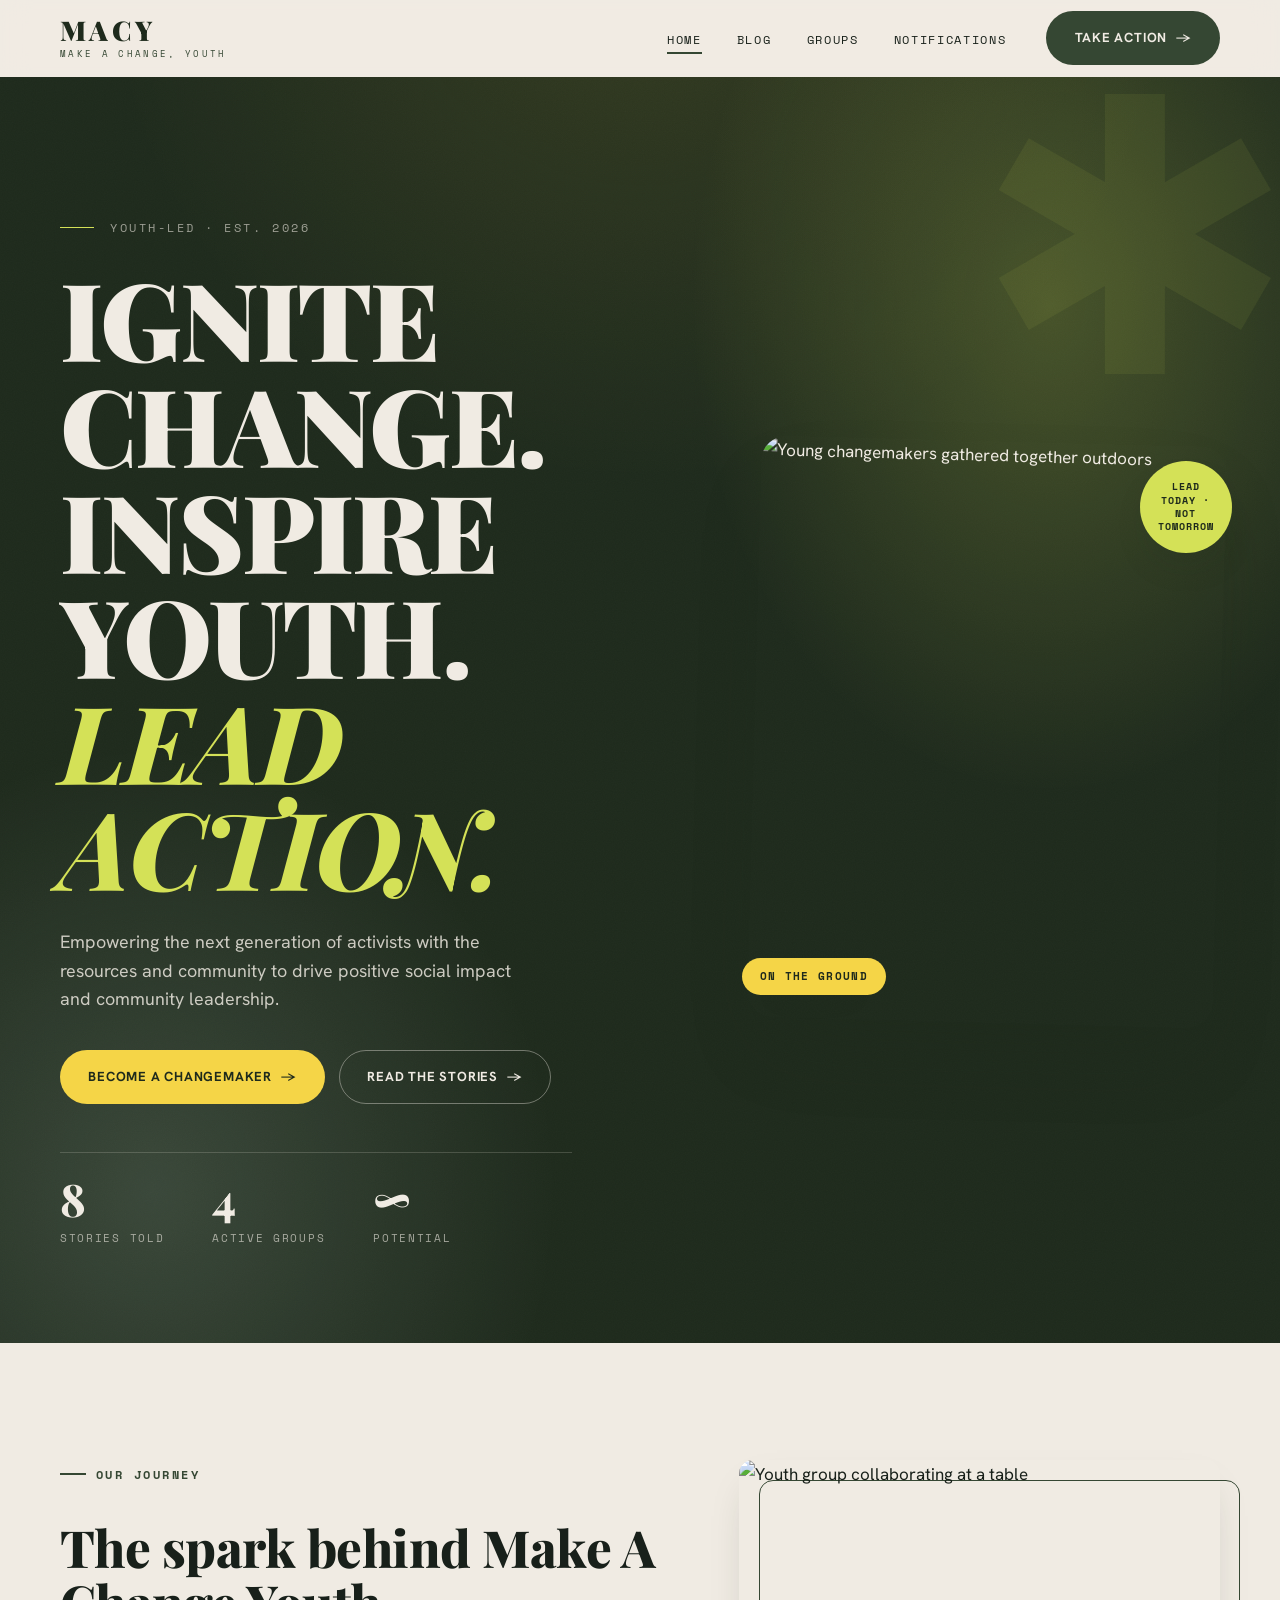
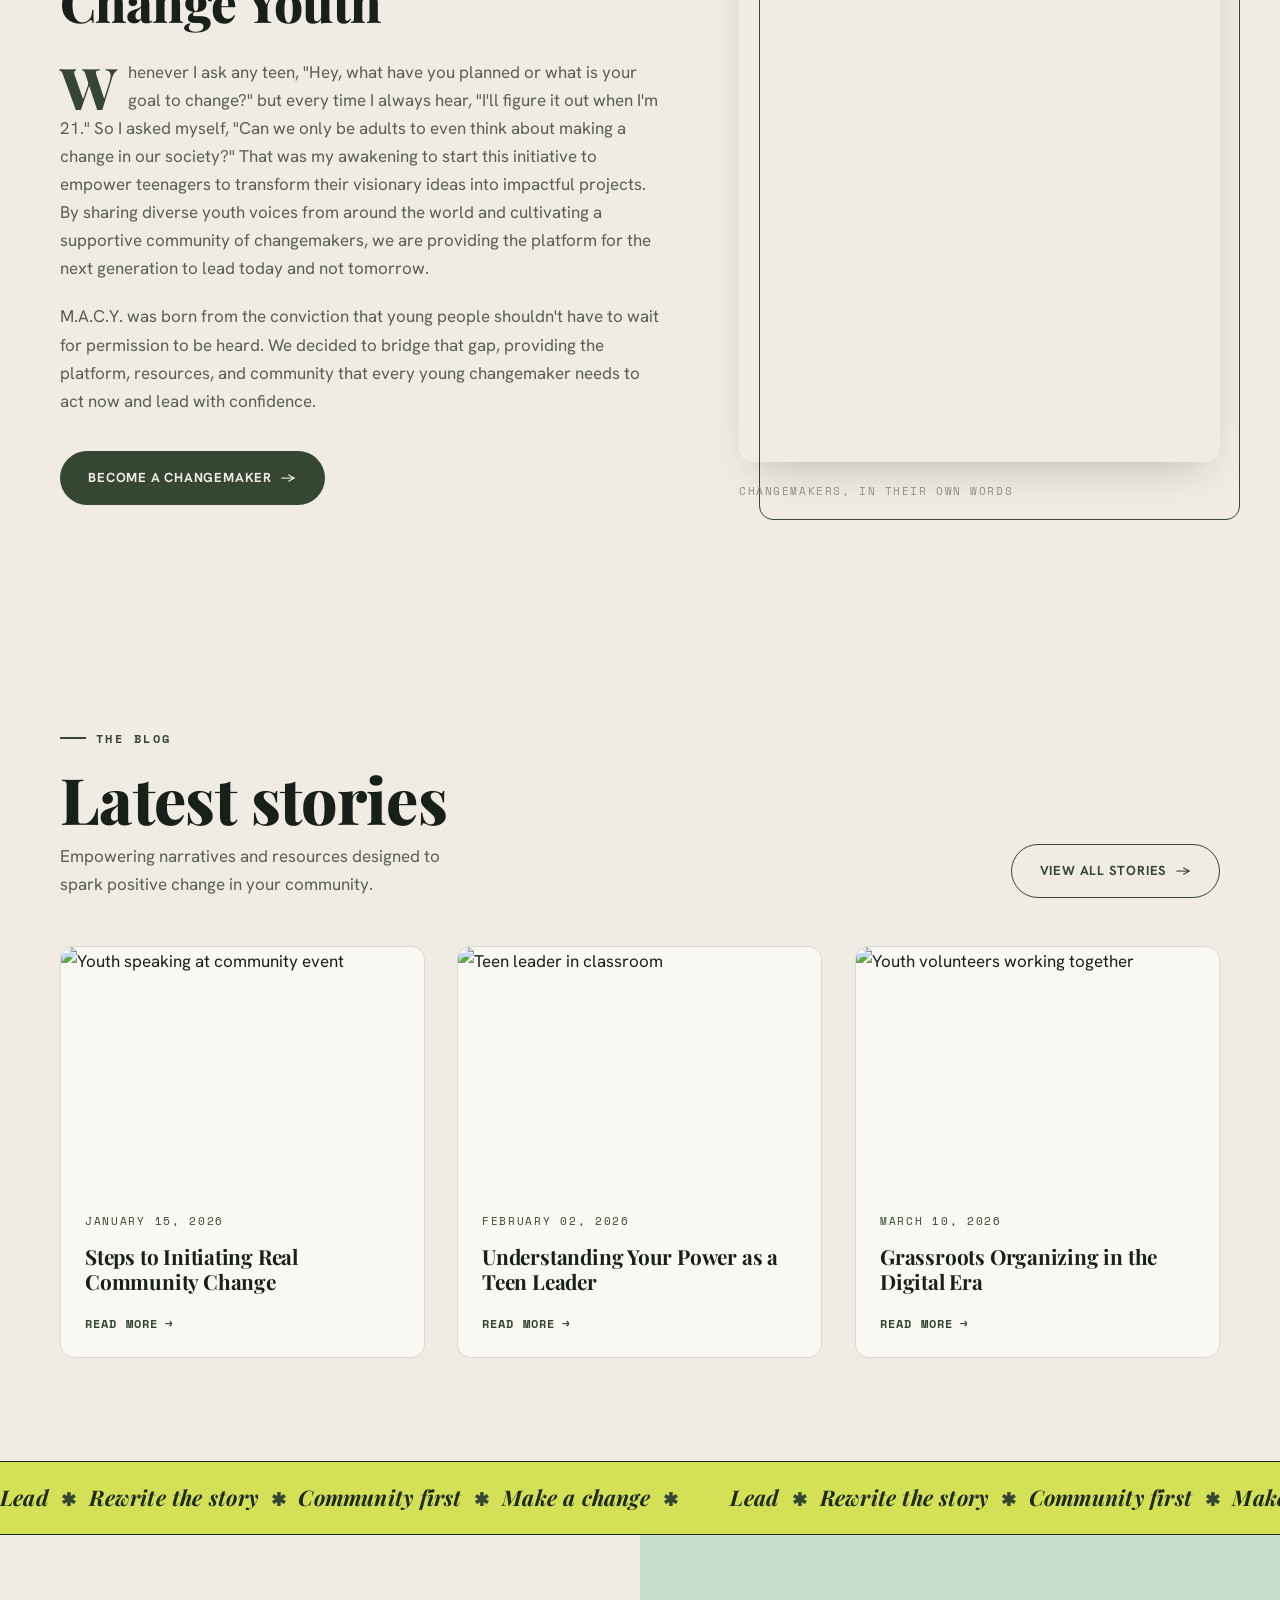
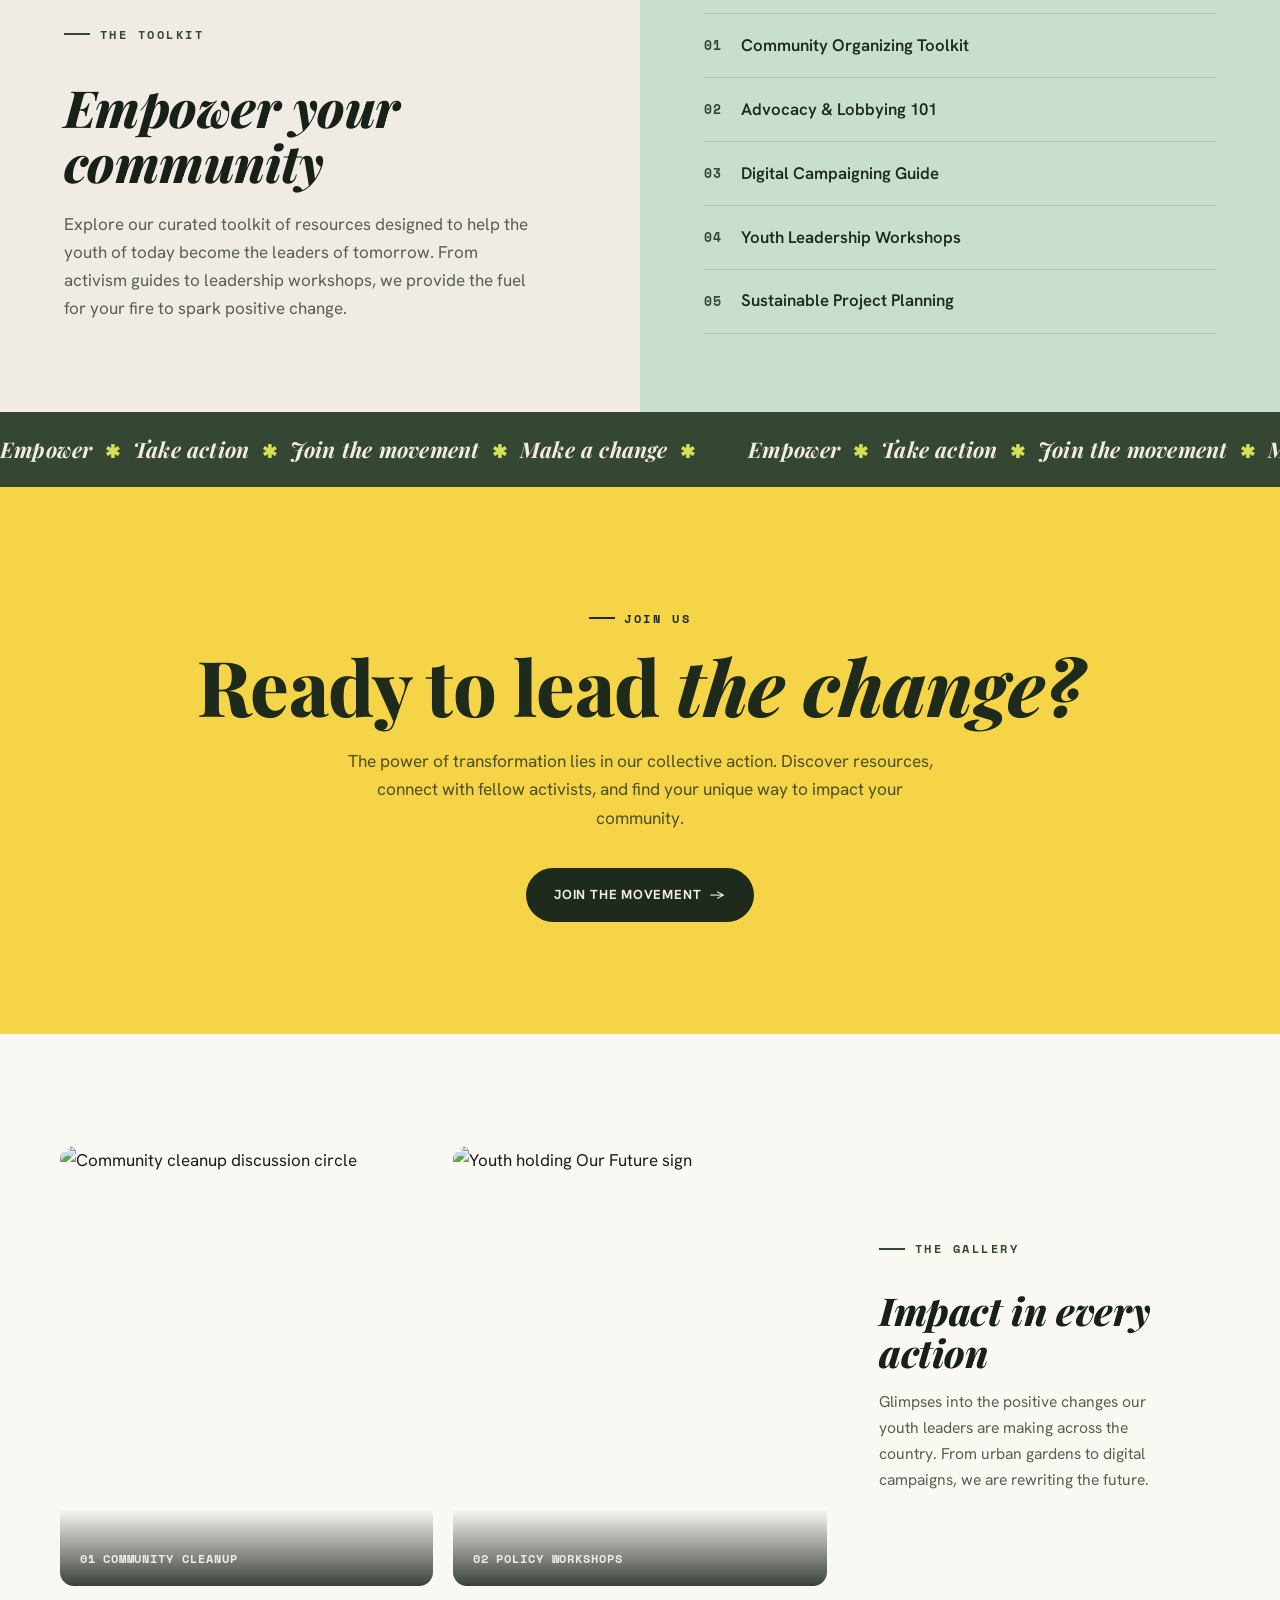
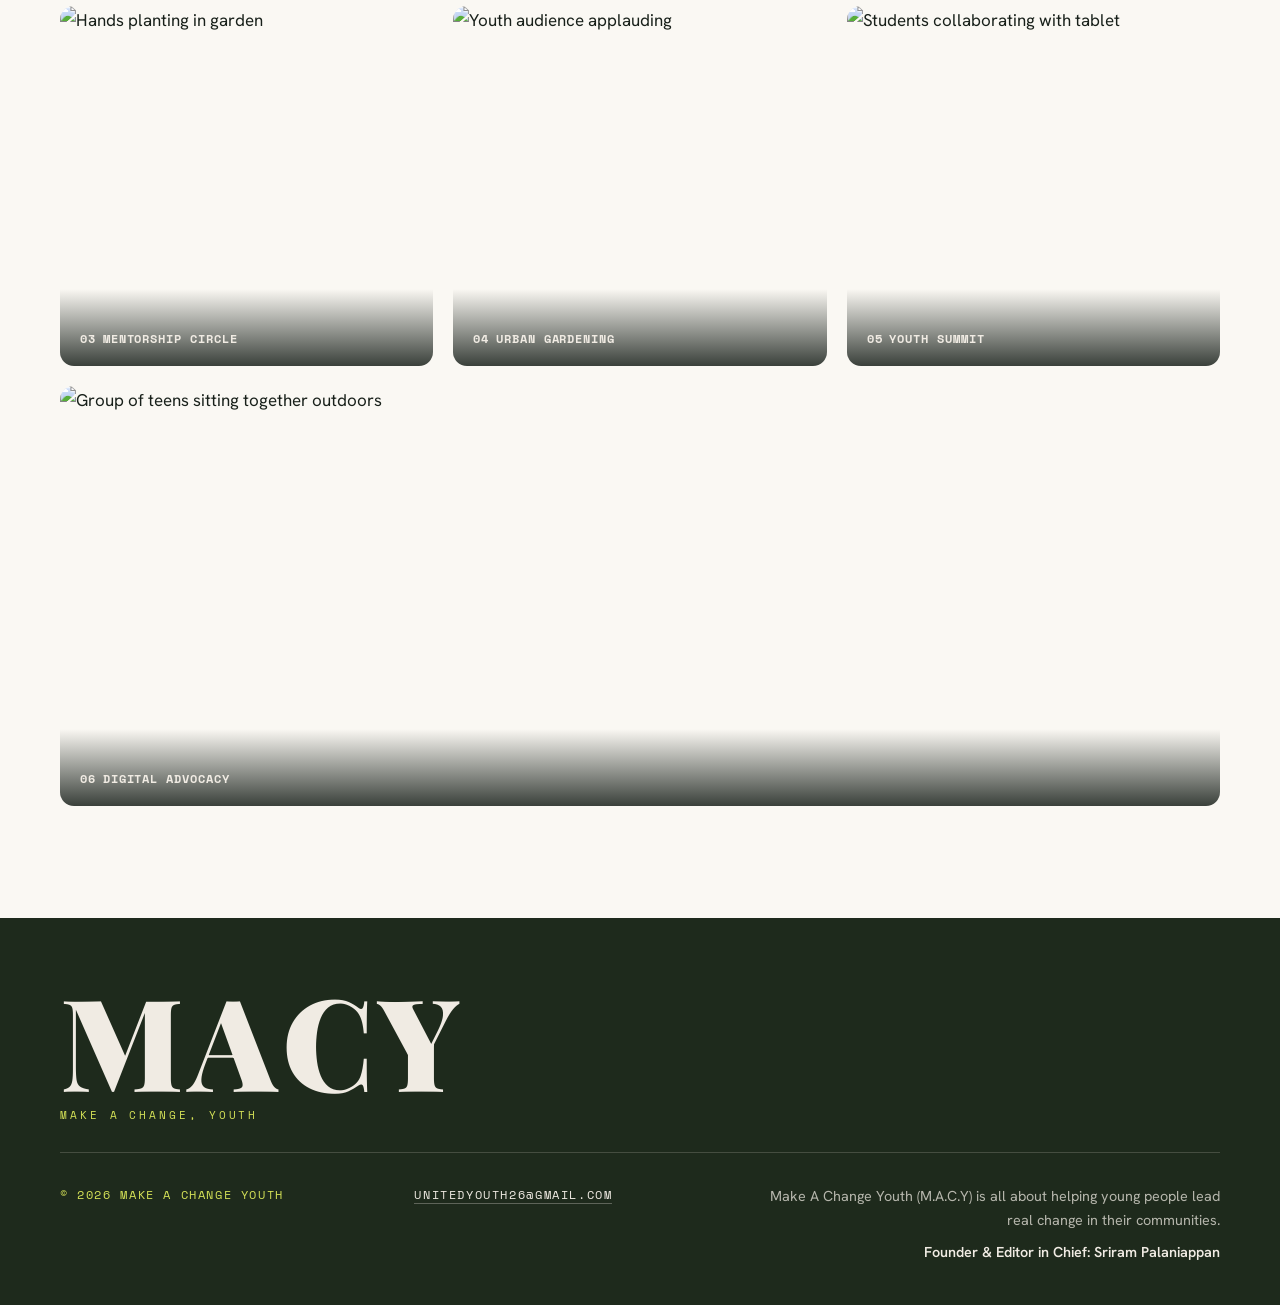
==== commit ba215c34: "Reword logo tagline to "Make A Change, Youth"" ====
--- a/index.html
+++ b/index.html
@@ -19,7 +19,7 @@
     <nav class="nav container">
       <a href="index.html" class="logo">
         <span class="logo-name">MACY</span>
-        <span class="logo-tagline">Make A Change Youth</span>
+        <span class="logo-tagline">Make A Change, Youth</span>
       </a>
       <button class="nav-toggle" aria-label="Toggle navigation" aria-expanded="false">
         <span></span><span></span><span></span>
@@ -223,7 +223,7 @@
       <div class="footer-logo">
         <a href="index.html" class="logo">
           <span class="logo-name">MACY</span>
-          <span class="logo-tagline">Make A Change Youth</span>
+          <span class="logo-tagline">Make A Change, Youth</span>
         </a>
       </div>
       <hr class="footer-divider">
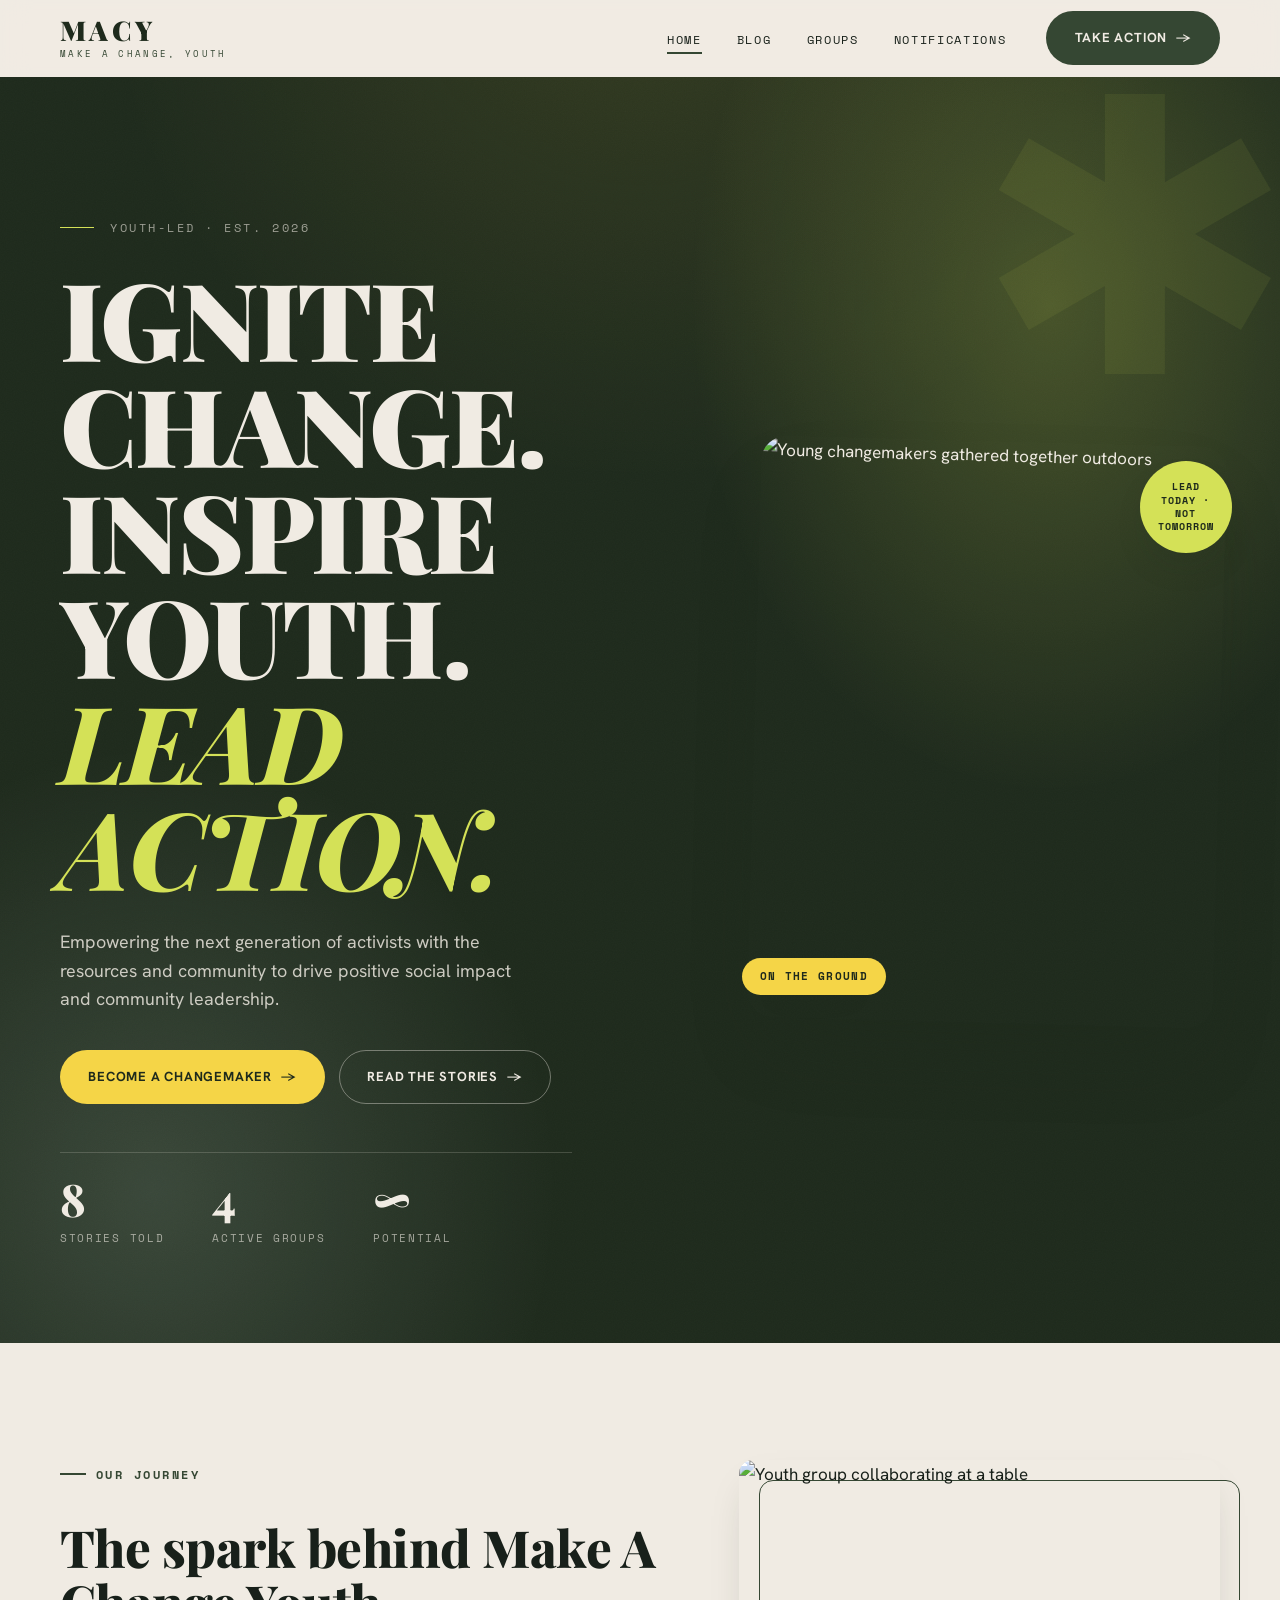
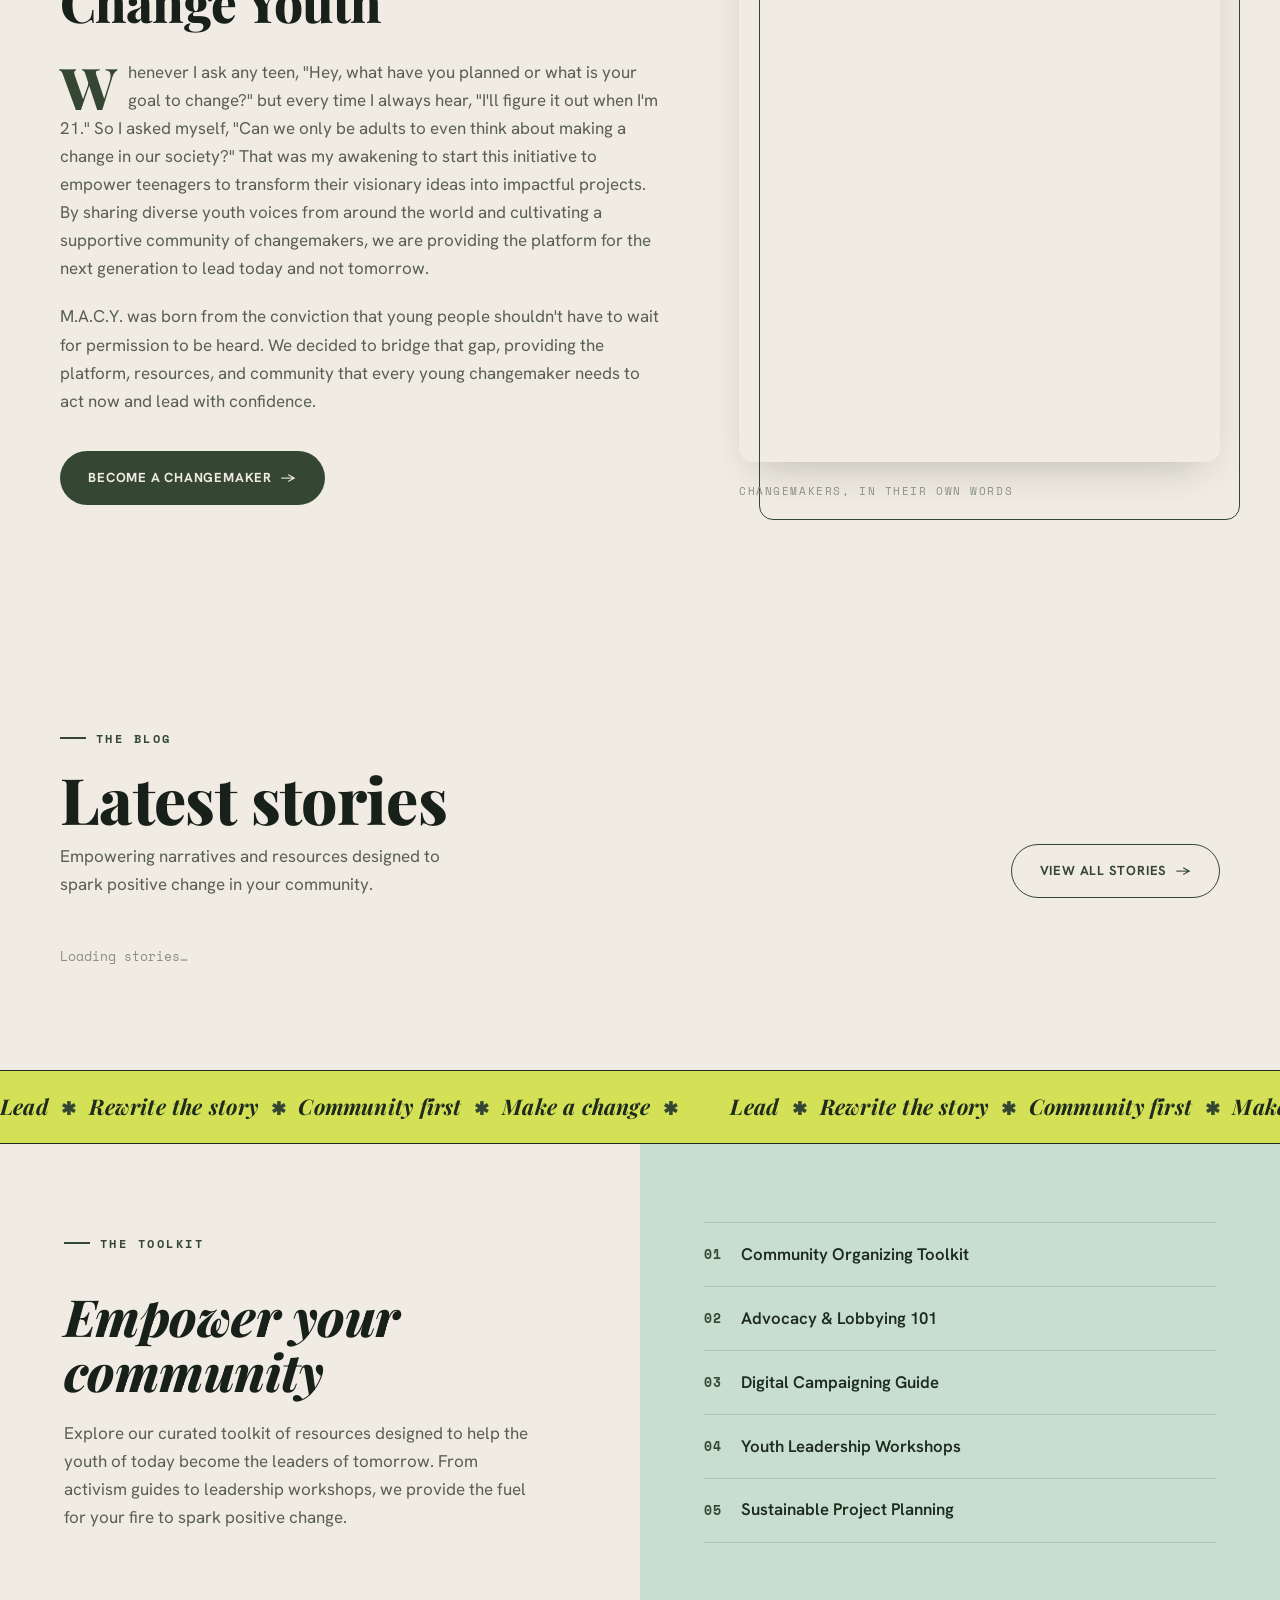
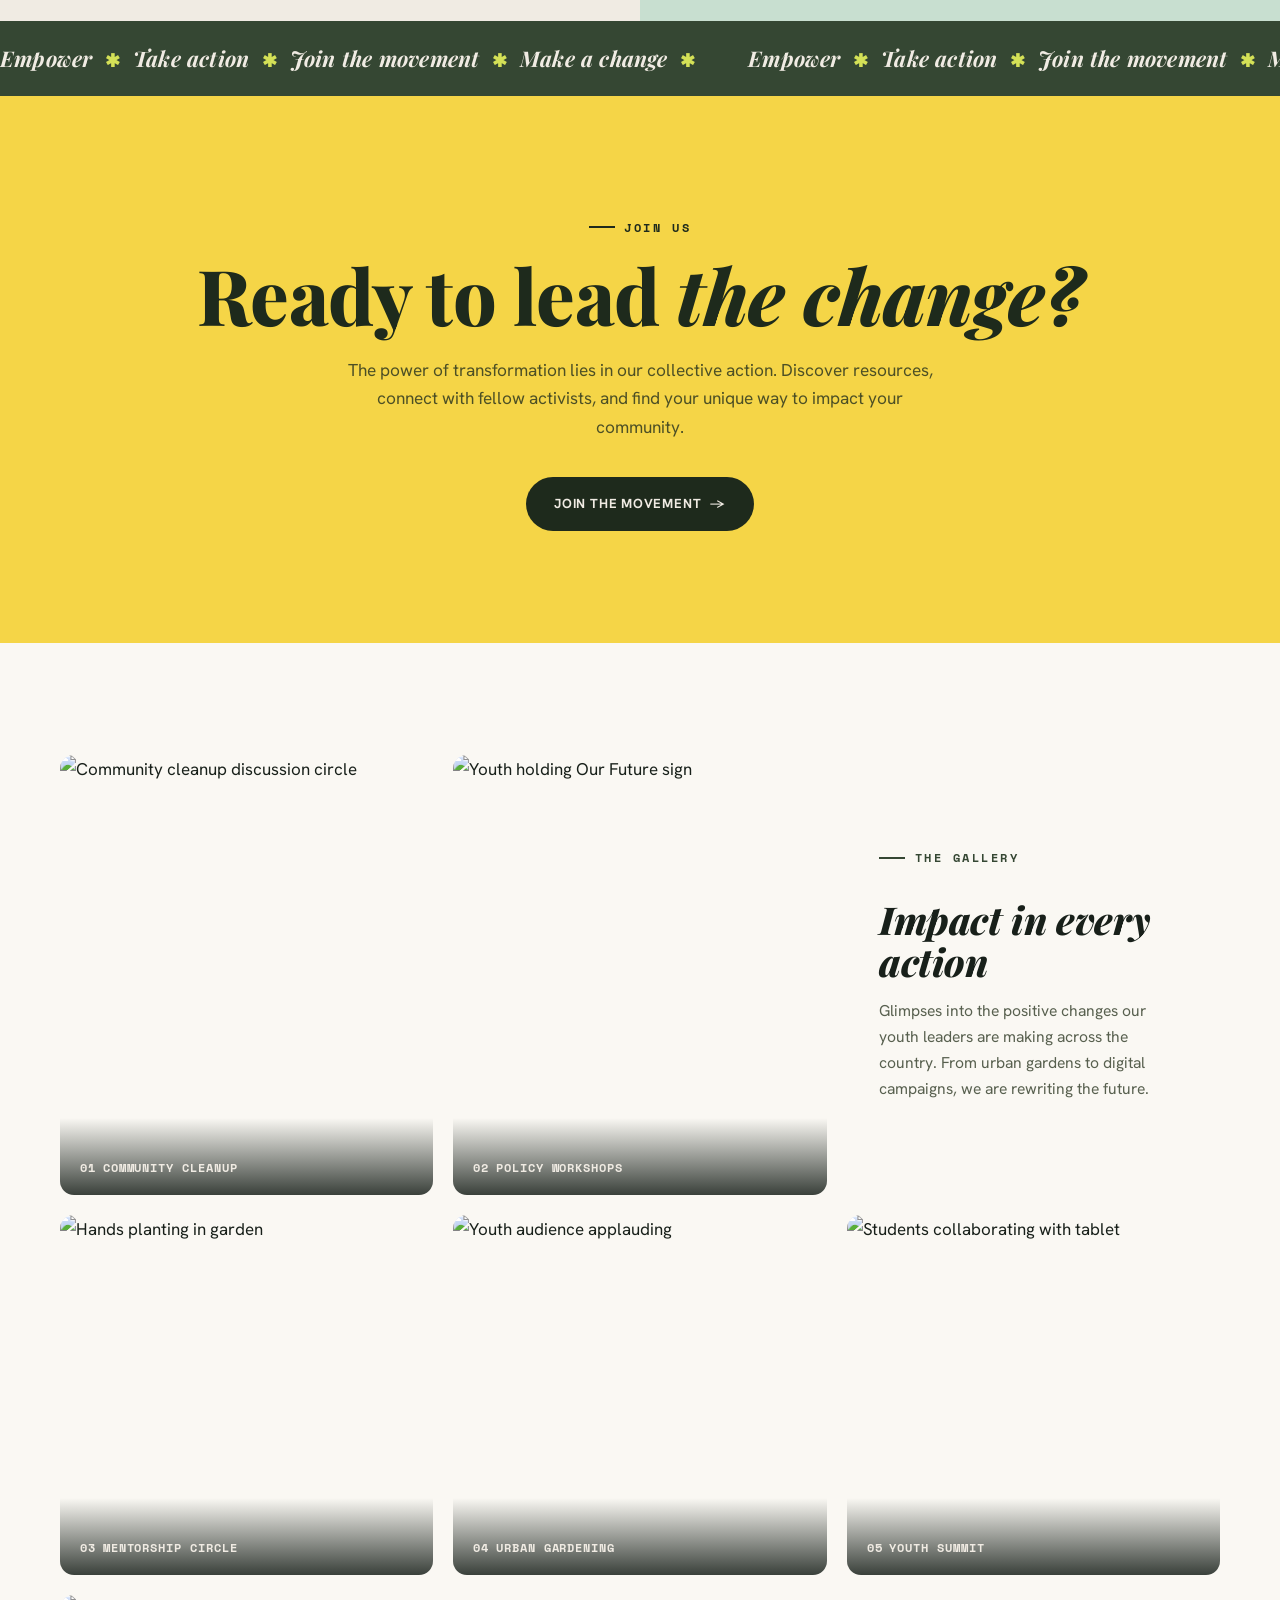
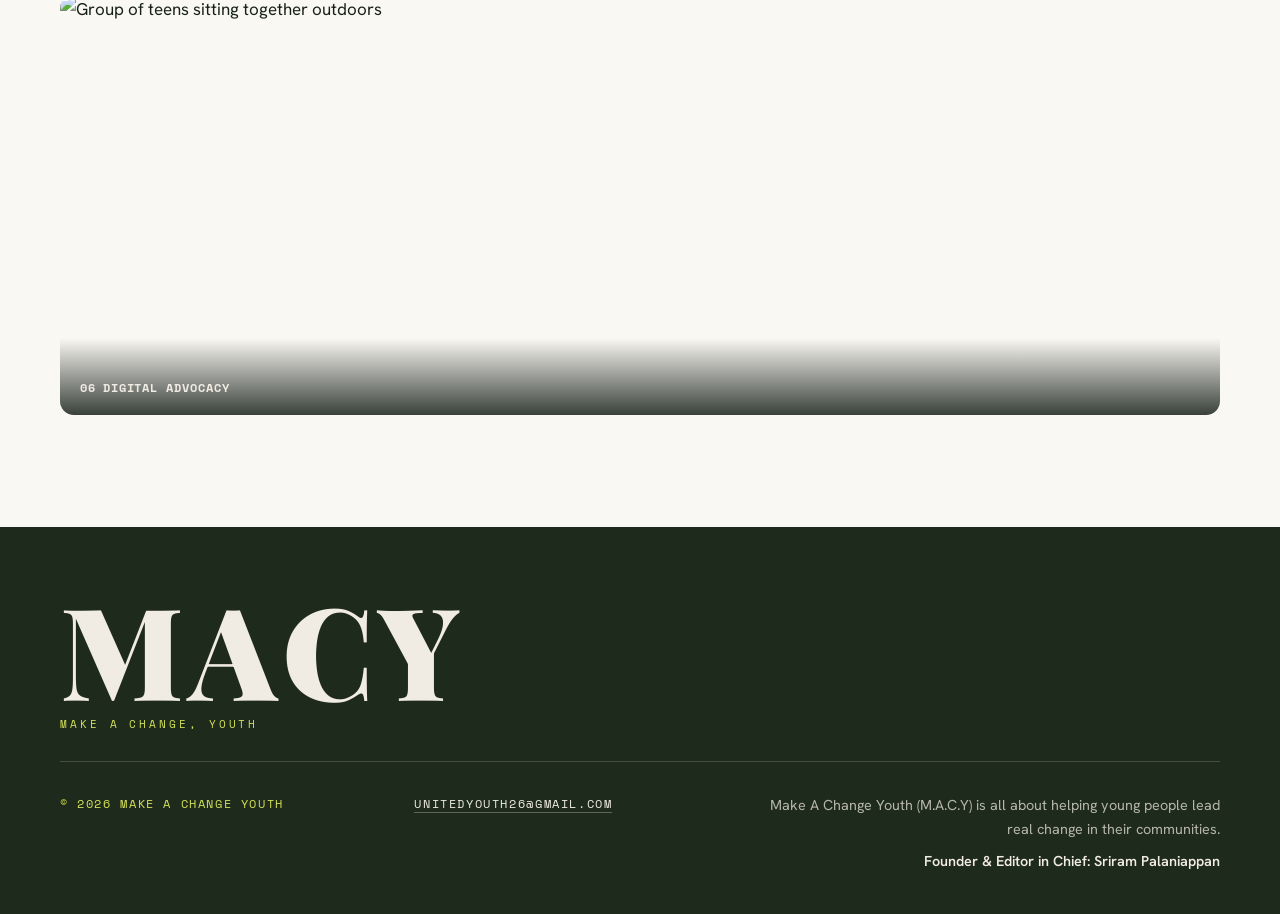
==== commit 4b11d78a: "Dynamic homepage stories, cleaner post labels, fix blog CTA" ====
--- a/index.html
+++ b/index.html
@@ -93,37 +93,8 @@
           </div>
           <a href="blog.html" class="btn btn-outline">View all stories</a>
         </div>
-        <div class="stories-cards">
-          <a href="blog/teens-step-in-action.html" class="story-card" data-reveal>
-            <div class="story-card-img">
-              <img src="https://images.unsplash.com/photo-1544928147-79a2dbc1f389?w=500&h=334&fit=crop" alt="Youth speaking at community event" loading="lazy" width="500" height="334">
-            </div>
-            <div class="story-card-body">
-              <time>January 15, 2026</time>
-              <h3>Steps to Initiating Real Community Change</h3>
-              <span class="read-more">Read more</span>
-            </div>
-          </a>
-          <a href="blog/inspiring-youth-activism.html" class="story-card" data-reveal style="--reveal-delay:100ms">
-            <div class="story-card-img">
-              <img src="https://images.unsplash.com/photo-1577896851231-70ef18881754?w=500&h=334&fit=crop" alt="Teen leader in classroom" loading="lazy" width="500" height="334">
-            </div>
-            <div class="story-card-body">
-              <time>February 02, 2026</time>
-              <h3>Understanding Your Power as a Teen Leader</h3>
-              <span class="read-more">Read more</span>
-            </div>
-          </a>
-          <a href="blog/empowering-teens-community.html" class="story-card" data-reveal style="--reveal-delay:200ms">
-            <div class="story-card-img">
-              <img src="https://images.unsplash.com/photo-1559027615-cd4628902d4a?w=500&h=334&fit=crop" alt="Youth volunteers working together" loading="lazy" width="500" height="334">
-            </div>
-            <div class="story-card-body">
-              <time>March 10, 2026</time>
-              <h3>Grassroots Organizing in the Digital Era</h3>
-              <span class="read-more">Read more</span>
-            </div>
-          </a>
+        <div class="stories-cards" id="latest-stories">
+          <p style="grid-column:1/-1;color:var(--ink-faint);font-family:var(--font-mono);font-size:.8rem;">Loading stories&hellip;</p>
         </div>
       </div>
     </section>
@@ -244,5 +215,6 @@
 
   <script src="js/main.js"></script>
   <script type="module" src="js/auth.js"></script>
+  <script type="module" src="js/blog-manager.js"></script>
 </body>
 </html>
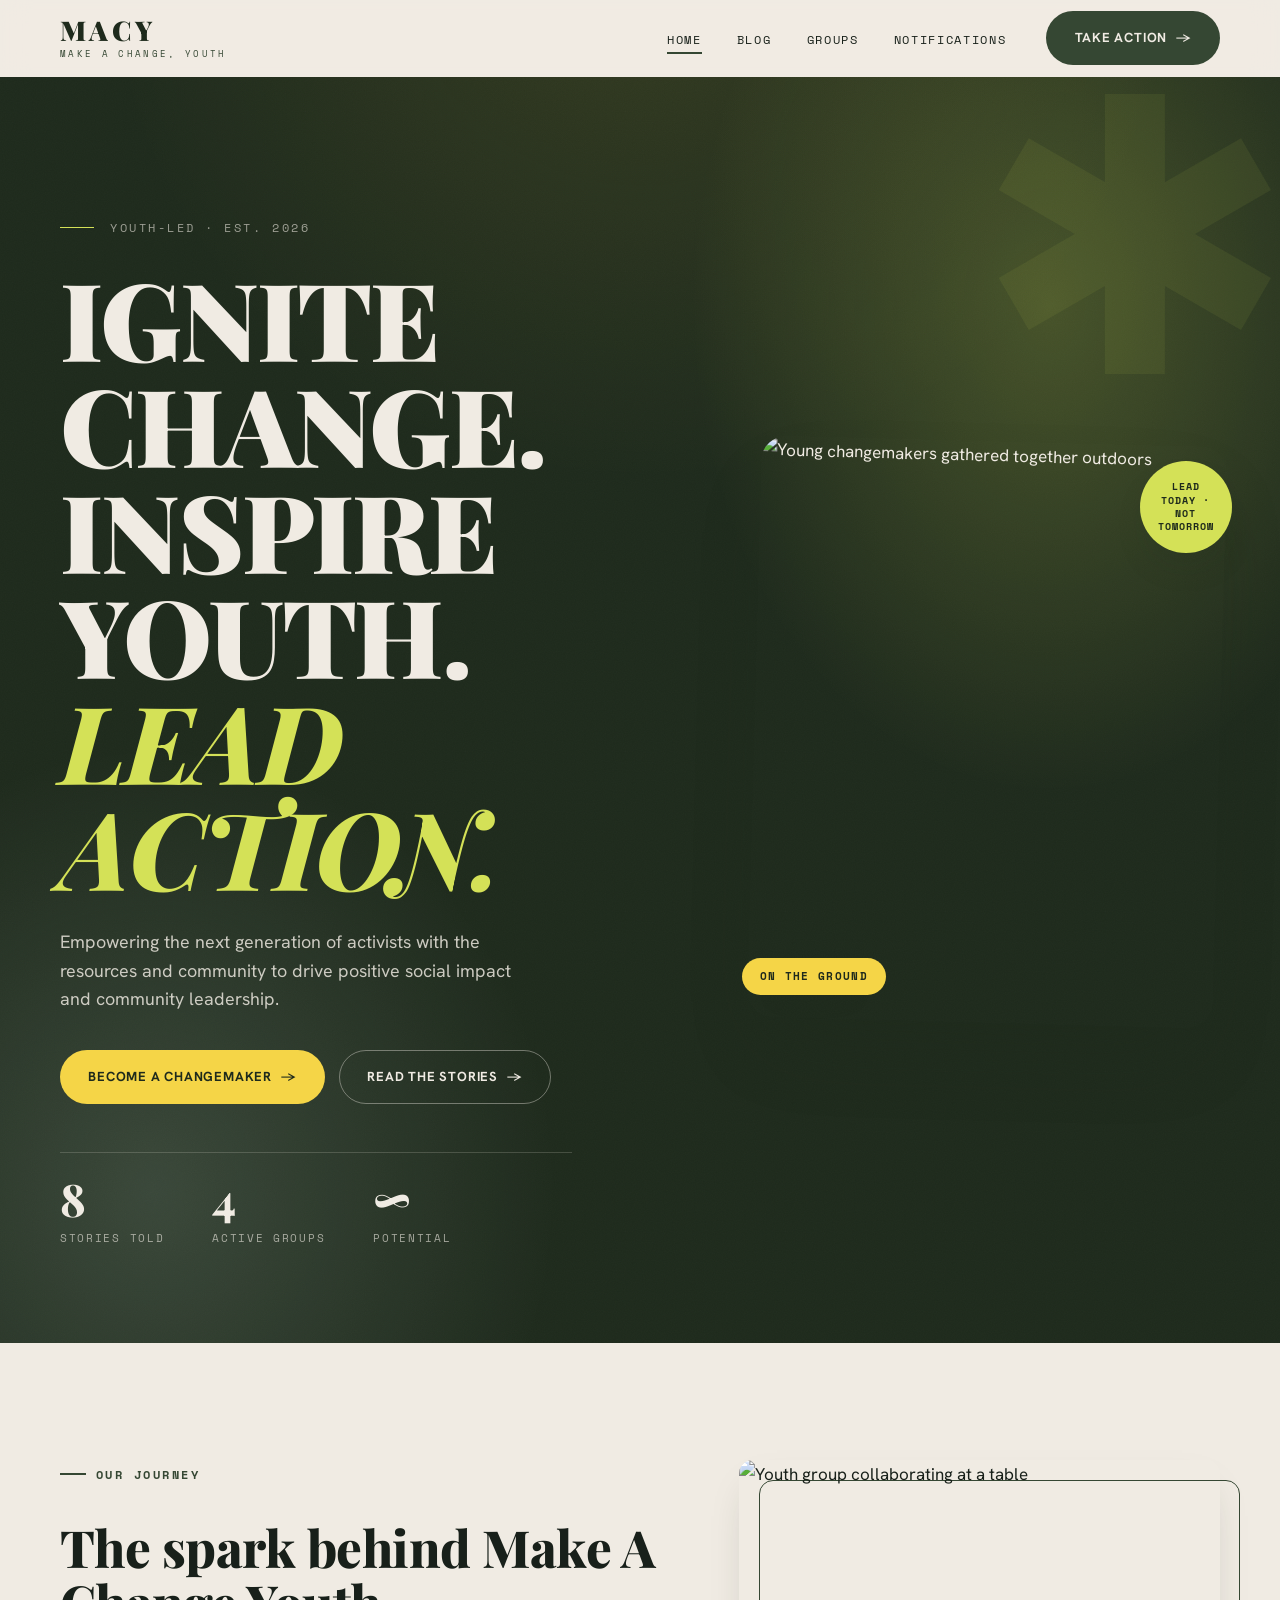
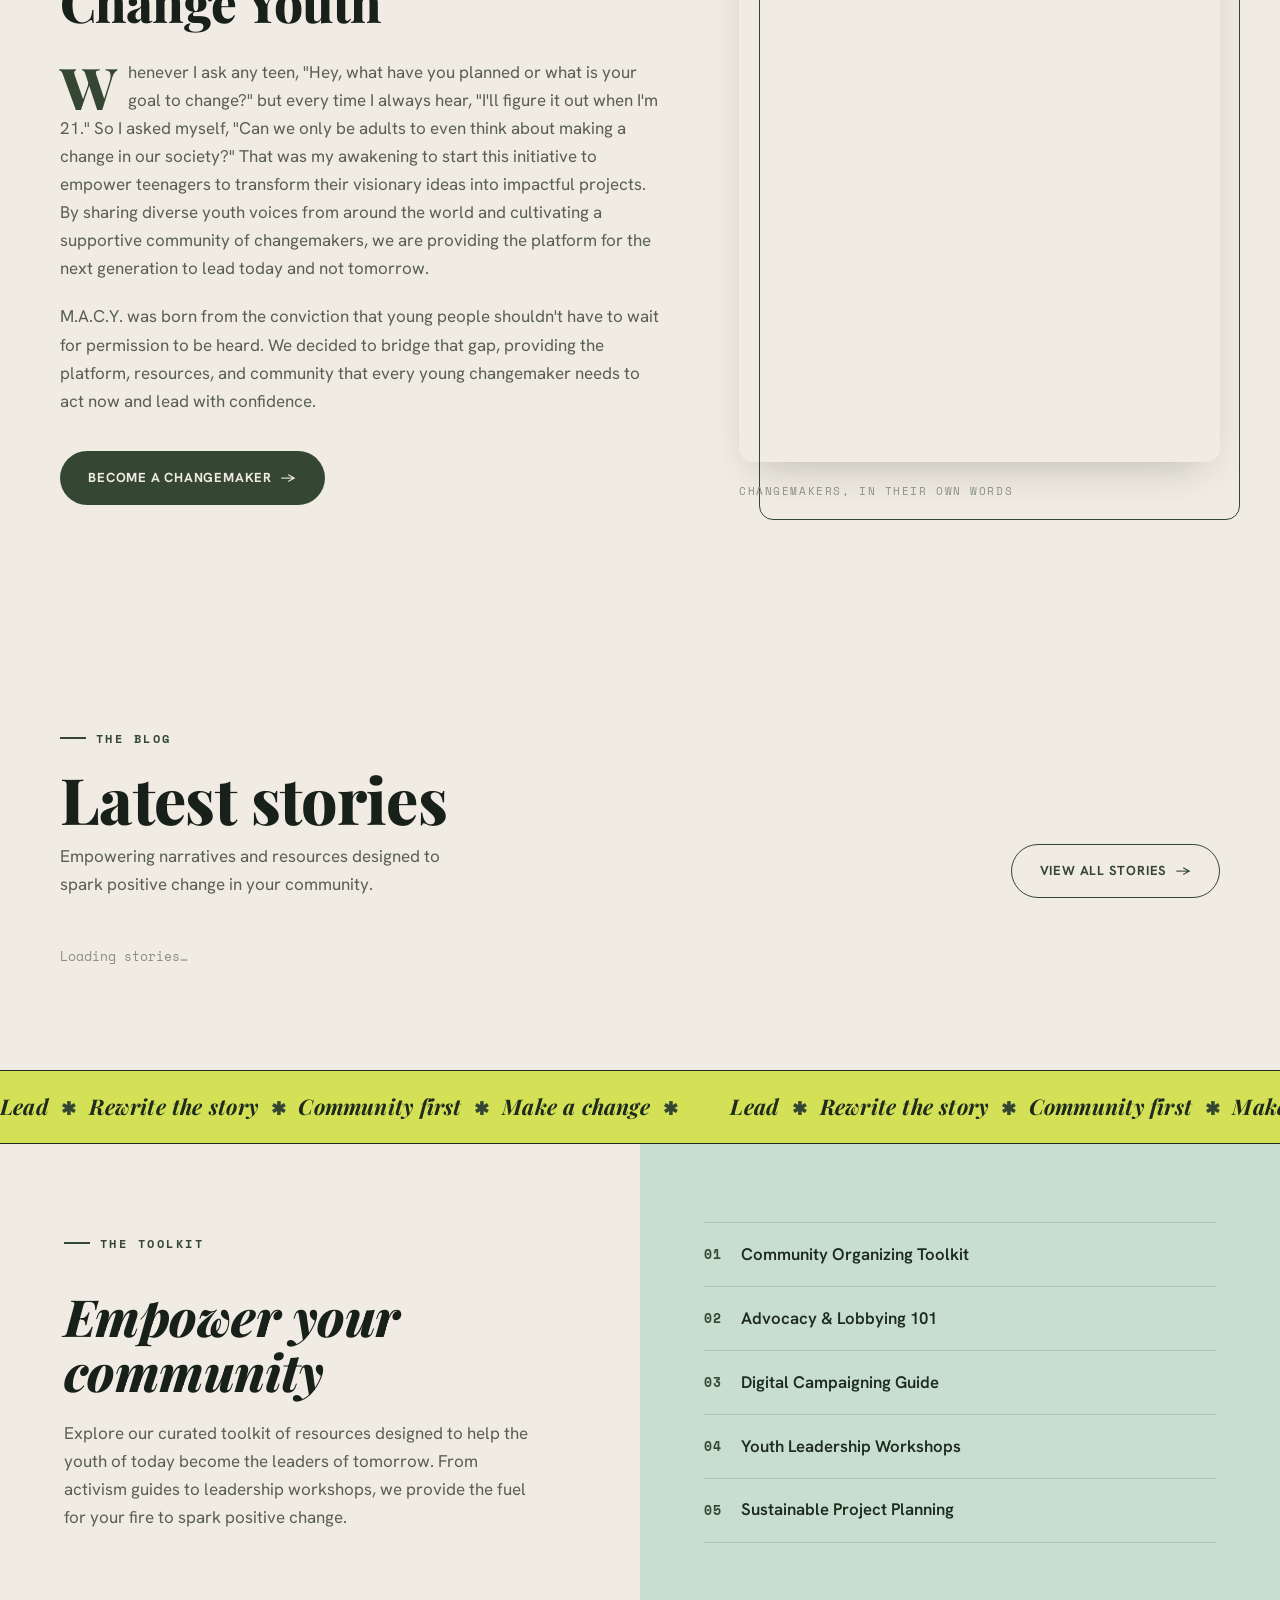
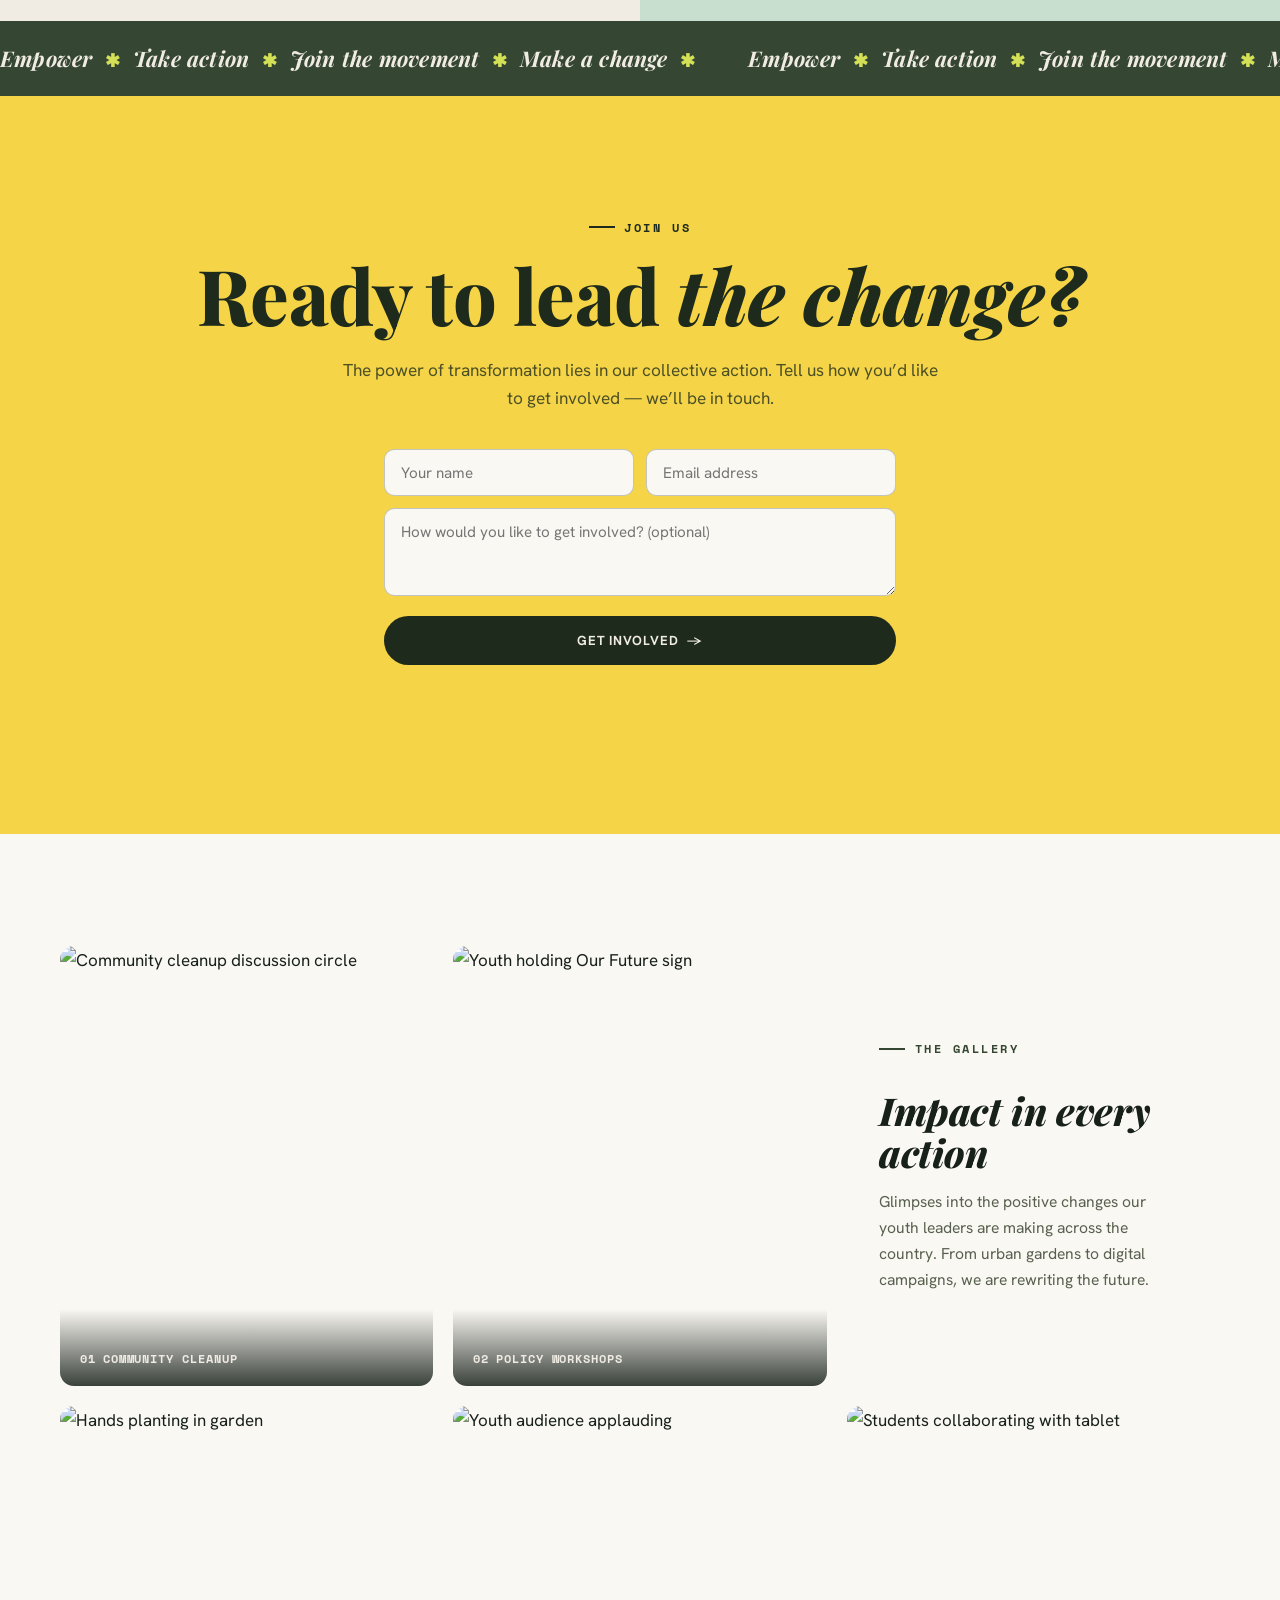
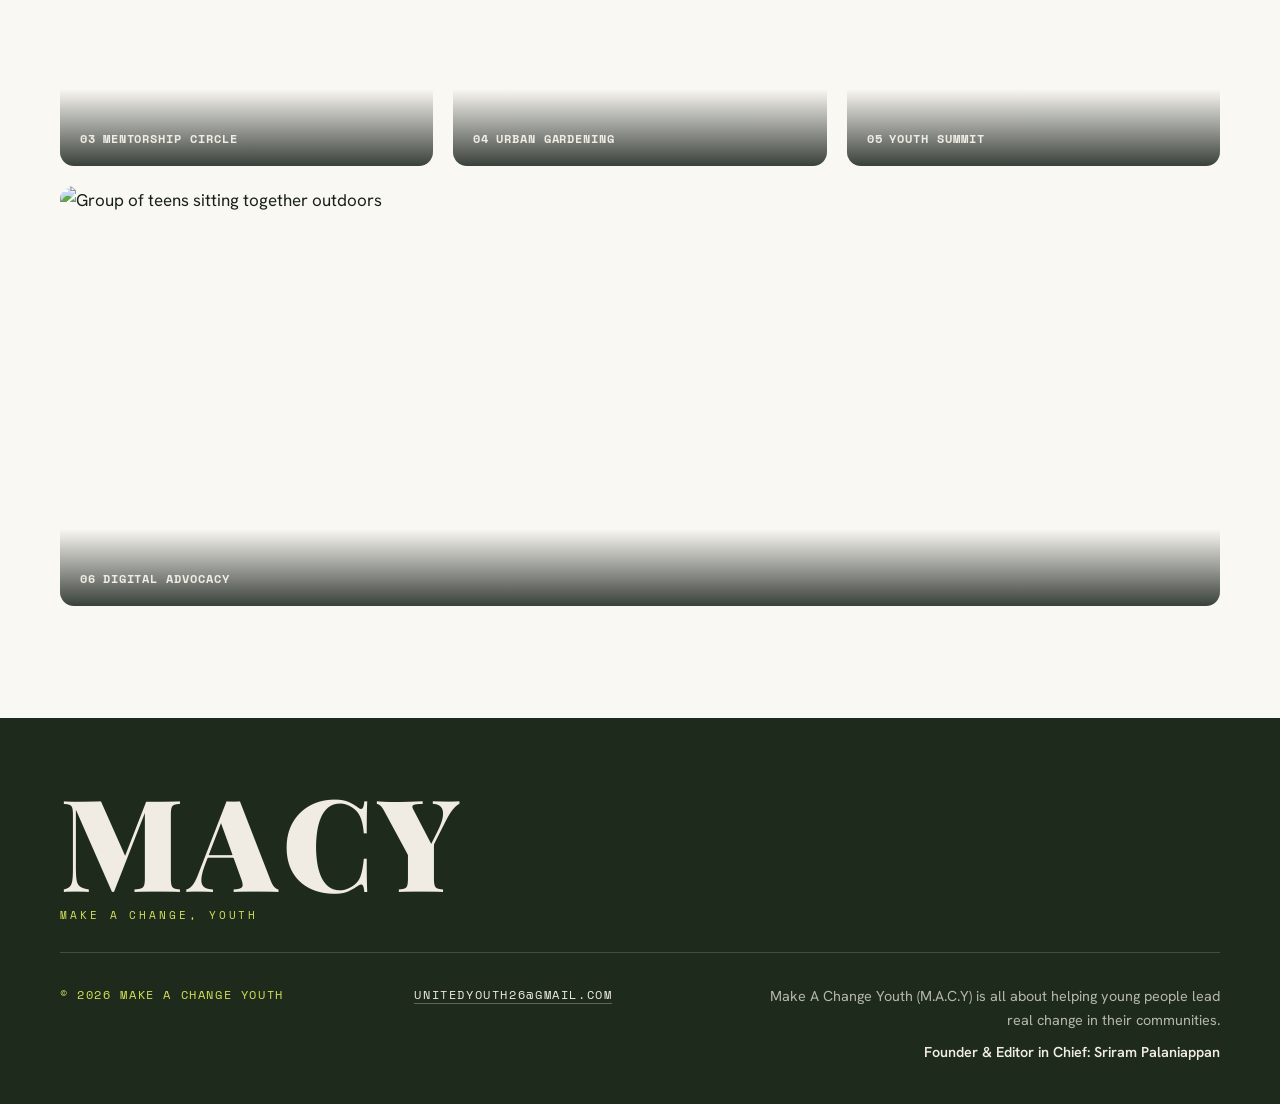
==== commit fbff1301: "Add get-involved form with Firestore signups and admin view" ====
--- a/index.html
+++ b/index.html
@@ -3,7 +3,18 @@
 <head>
   <meta charset="UTF-8">
   <meta name="viewport" content="width=device-width, initial-scale=1.0">
+  <link rel="icon" type="image/svg+xml" href="/favicon.svg">
   <title>MACY | Make A Change Youth</title>
+  <meta property="og:type" content="website">
+  <meta property="og:site_name" content="Make A Change Youth">
+  <meta property="og:title" content="Make A Change Youth">
+  <meta property="og:description" content="Empowering the next generation of activists with the resources and community to drive positive social impact and community leadership.">
+  <meta property="og:image" content="https://images.unsplash.com/photo-1517486808906-6ca8b3f04846?w=1200&h=630&fit=crop">
+  <meta property="og:url" content="https://make-a-change-youth.github.io/">
+  <meta name="twitter:card" content="summary_large_image">
+  <meta name="twitter:title" content="Make A Change Youth">
+  <meta name="twitter:description" content="Empowering the next generation of activists with the resources and community to drive positive social impact and community leadership.">
+  <meta name="twitter:image" content="https://images.unsplash.com/photo-1517486808906-6ca8b3f04846?w=1200&h=630&fit=crop">
   <meta name="description" content="Empowering the next generation of activists with the resources and community to drive positive social impact and community leadership.">
   <link rel="preconnect" href="https://fonts.googleapis.com">
   <link rel="preconnect" href="https://fonts.gstatic.com" crossorigin>
@@ -50,8 +61,8 @@
             <a href="blog.html" class="btn btn-ghost-light">Read the stories</a>
           </div>
           <ul class="hero-stats" data-reveal style="--reveal-delay:320ms">
-            <li><strong>8</strong><span>Stories told</span></li>
-            <li><strong>4</strong><span>Active groups</span></li>
+            <li><strong id="stat-stories">8</strong><span>Stories told</span></li>
+            <li><strong id="stat-groups">4</strong><span>Active groups</span></li>
             <li><strong>&#8734;</strong><span>Potential</span></li>
           </ul>
         </div>
@@ -144,8 +155,16 @@
       <div class="cta-inner container" data-reveal>
         <span class="section-label">Join Us</span>
         <h2 class="cta-heading">Ready to lead <em>the change?</em></h2>
-        <p>The power of transformation lies in our collective action. Discover resources, connect with fellow activists, and find your unique way to impact your community.</p>
-        <a href="groups.html" class="btn">Join the movement</a>
+        <p>The power of transformation lies in our collective action. Tell us how you&rsquo;d like to get involved &mdash; we&rsquo;ll be in touch.</p>
+        <form class="getinvolved-form" id="getinvolved-form">
+          <div class="gi-row">
+            <input type="text" id="gi-name" placeholder="Your name" autocomplete="name" required>
+            <input type="email" id="gi-email" placeholder="Email address" autocomplete="email" required>
+          </div>
+          <textarea id="gi-message" placeholder="How would you like to get involved? (optional)" rows="3"></textarea>
+          <button type="submit" class="btn" id="gi-submit">Get involved</button>
+          <p class="gi-status" id="gi-status" role="status" aria-live="polite"></p>
+        </form>
       </div>
     </section>
 
@@ -216,5 +235,6 @@
   <script src="js/main.js"></script>
   <script type="module" src="js/auth.js"></script>
   <script type="module" src="js/blog-manager.js"></script>
+  <script type="module" src="js/getinvolved.js"></script>
 </body>
 </html>
--- a/css/style.css
+++ b/css/style.css
@@ -182,6 +182,55 @@
 [data-reveal].is-visible {
   opacity: 1;
   transform: none;
+}
+
+/* Skeleton loading placeholders */
+.skeleton {
+  position: relative;
+  overflow: hidden;
+  background: rgba(53, 71, 51, 0.09);
+  border-radius: var(--radius-sm);
+}
+.skeleton::after {
+  content: "";
+  position: absolute;
+  inset: 0;
+  transform: translateX(-100%);
+  background: linear-gradient(90deg, transparent, rgba(255, 255, 255, 0.5), transparent);
+  animation: skeleton-shimmer 1.4s ease-in-out infinite;
+}
+@keyframes skeleton-shimmer {
+  to { transform: translateX(100%); }
+}
+.skeleton-card {
+  background: var(--paper);
+  border: 1px solid var(--line);
+  border-radius: var(--radius-md);
+  overflow: hidden;
+}
+.skeleton-card .skeleton-img {
+  width: 100%;
+  aspect-ratio: 3 / 2;
+  border-radius: 0;
+}
+.skeleton-card .skeleton-body {
+  padding: 1.5rem;
+  display: flex;
+  flex-direction: column;
+  gap: 0.7rem;
+}
+.skeleton-line {
+  height: 0.8rem;
+}
+.skeleton-line.title {
+  height: 1.15rem;
+  width: 75%;
+}
+.skeleton-line.short {
+  width: 40%;
+}
+@media (prefers-reduced-motion: reduce) {
+  .skeleton::after { animation: none; }
 }
 
 /* =================================================================
--- a/css/home.css
+++ b/css/home.css
@@ -518,6 +518,68 @@
   --btn-fg: var(--cream);
 }
 
+/* ===== GET-INVOLVED FORM ===== */
+.getinvolved-form {
+  max-width: 32rem;
+  margin: 0 auto;
+  text-align: left;
+}
+
+.gi-row {
+  display: flex;
+  gap: 0.75rem;
+  margin-bottom: 0.75rem;
+}
+
+.gi-row input {
+  flex: 1;
+  min-width: 0;
+}
+
+.getinvolved-form input,
+.getinvolved-form textarea {
+  width: 100%;
+  font-family: var(--font-sans);
+  font-size: 0.95rem;
+  padding: 0.8rem 1rem;
+  border: 1.5px solid rgba(30, 42, 28, 0.25);
+  border-radius: 10px;
+  background: var(--paper);
+  color: var(--ink);
+  outline: none;
+  transition: border-color 0.2s ease;
+}
+
+.getinvolved-form textarea {
+  margin-bottom: 0.75rem;
+  resize: vertical;
+  min-height: 84px;
+}
+
+.getinvolved-form input:focus,
+.getinvolved-form textarea:focus {
+  border-color: var(--forest-deep);
+}
+
+.getinvolved-form .btn {
+  width: 100%;
+}
+
+.gi-status {
+  margin: 0.9rem 0 0;
+  font-size: 0.92rem;
+  font-weight: 600;
+  min-height: 1.2em;
+  text-align: center;
+}
+
+.gi-status--ok { color: var(--forest-deep); }
+.gi-status--err { color: #7a1f17; }
+
+@media (max-width: 520px) {
+  .gi-row { flex-direction: column; }
+}
+
 /* ===== IMPACT GALLERY ============================================ */
 .impact {
   padding: clamp(4rem, 9vw, 7rem) 0;
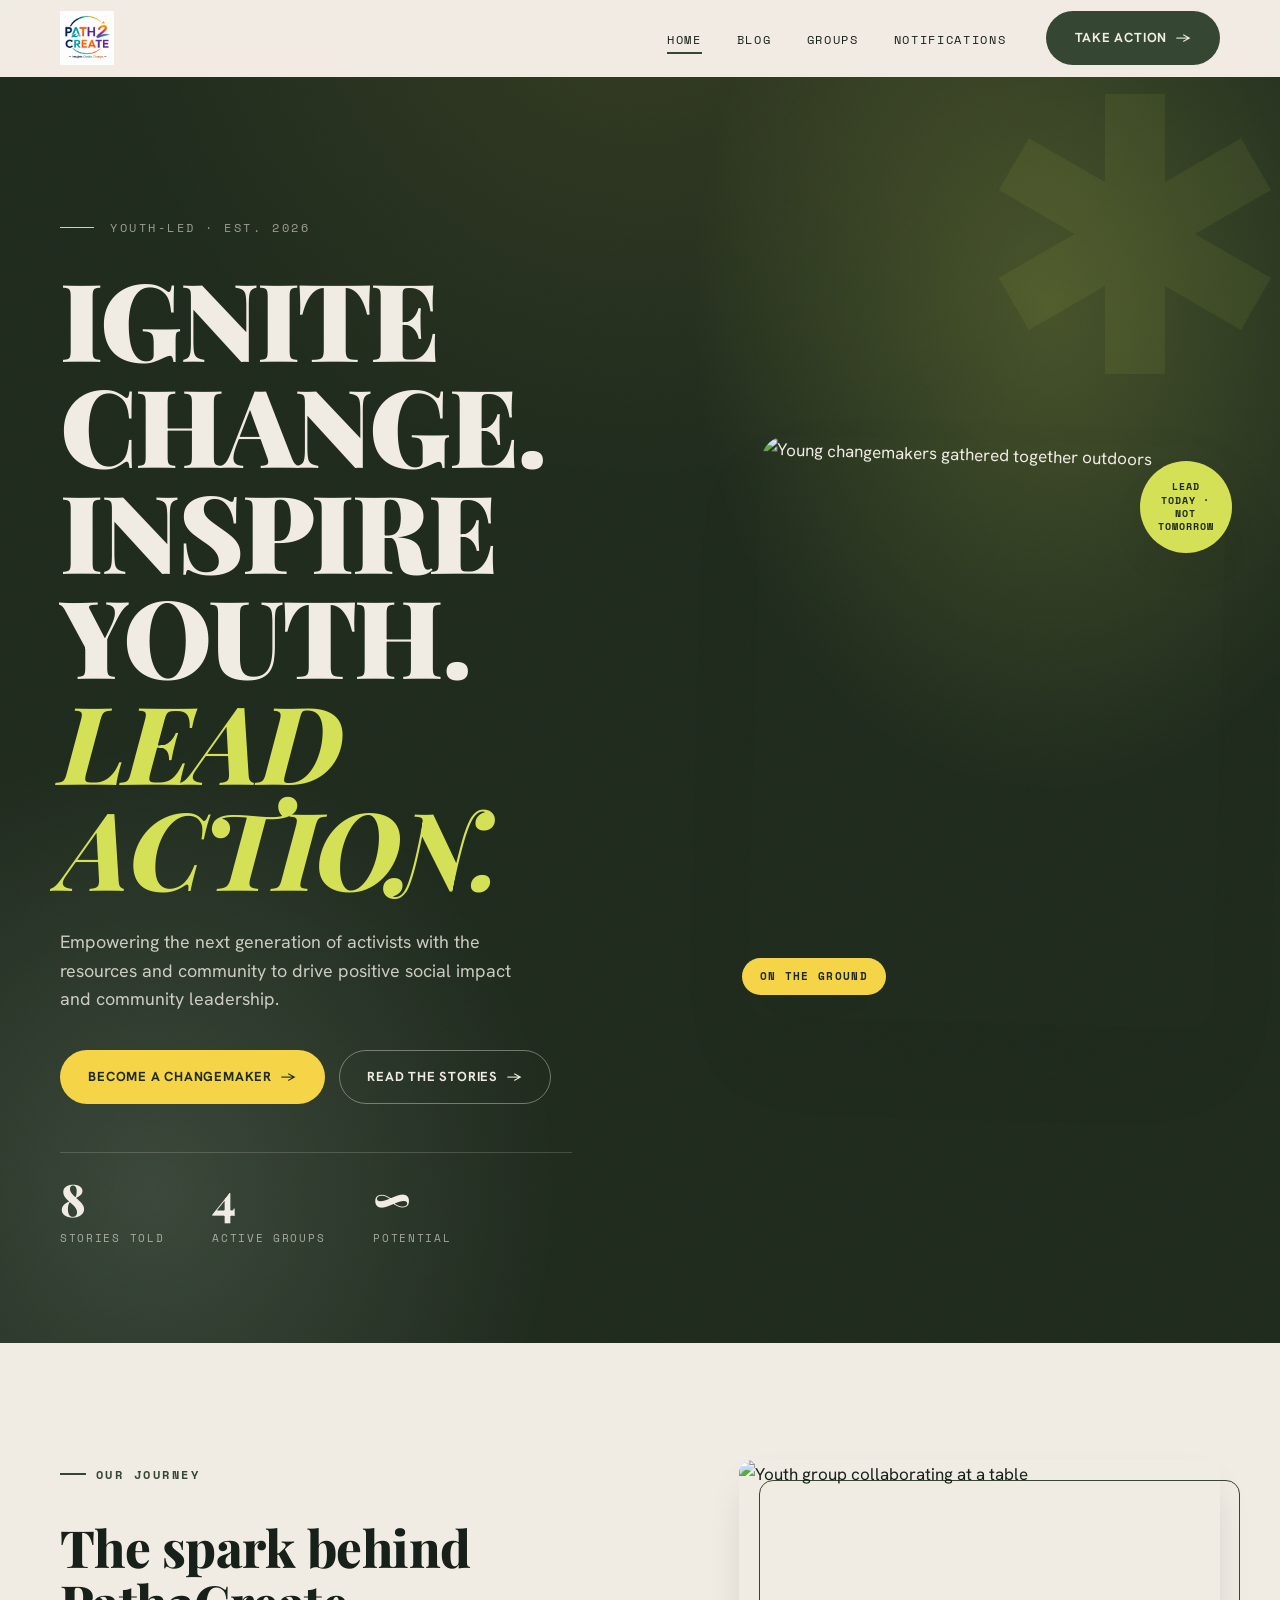
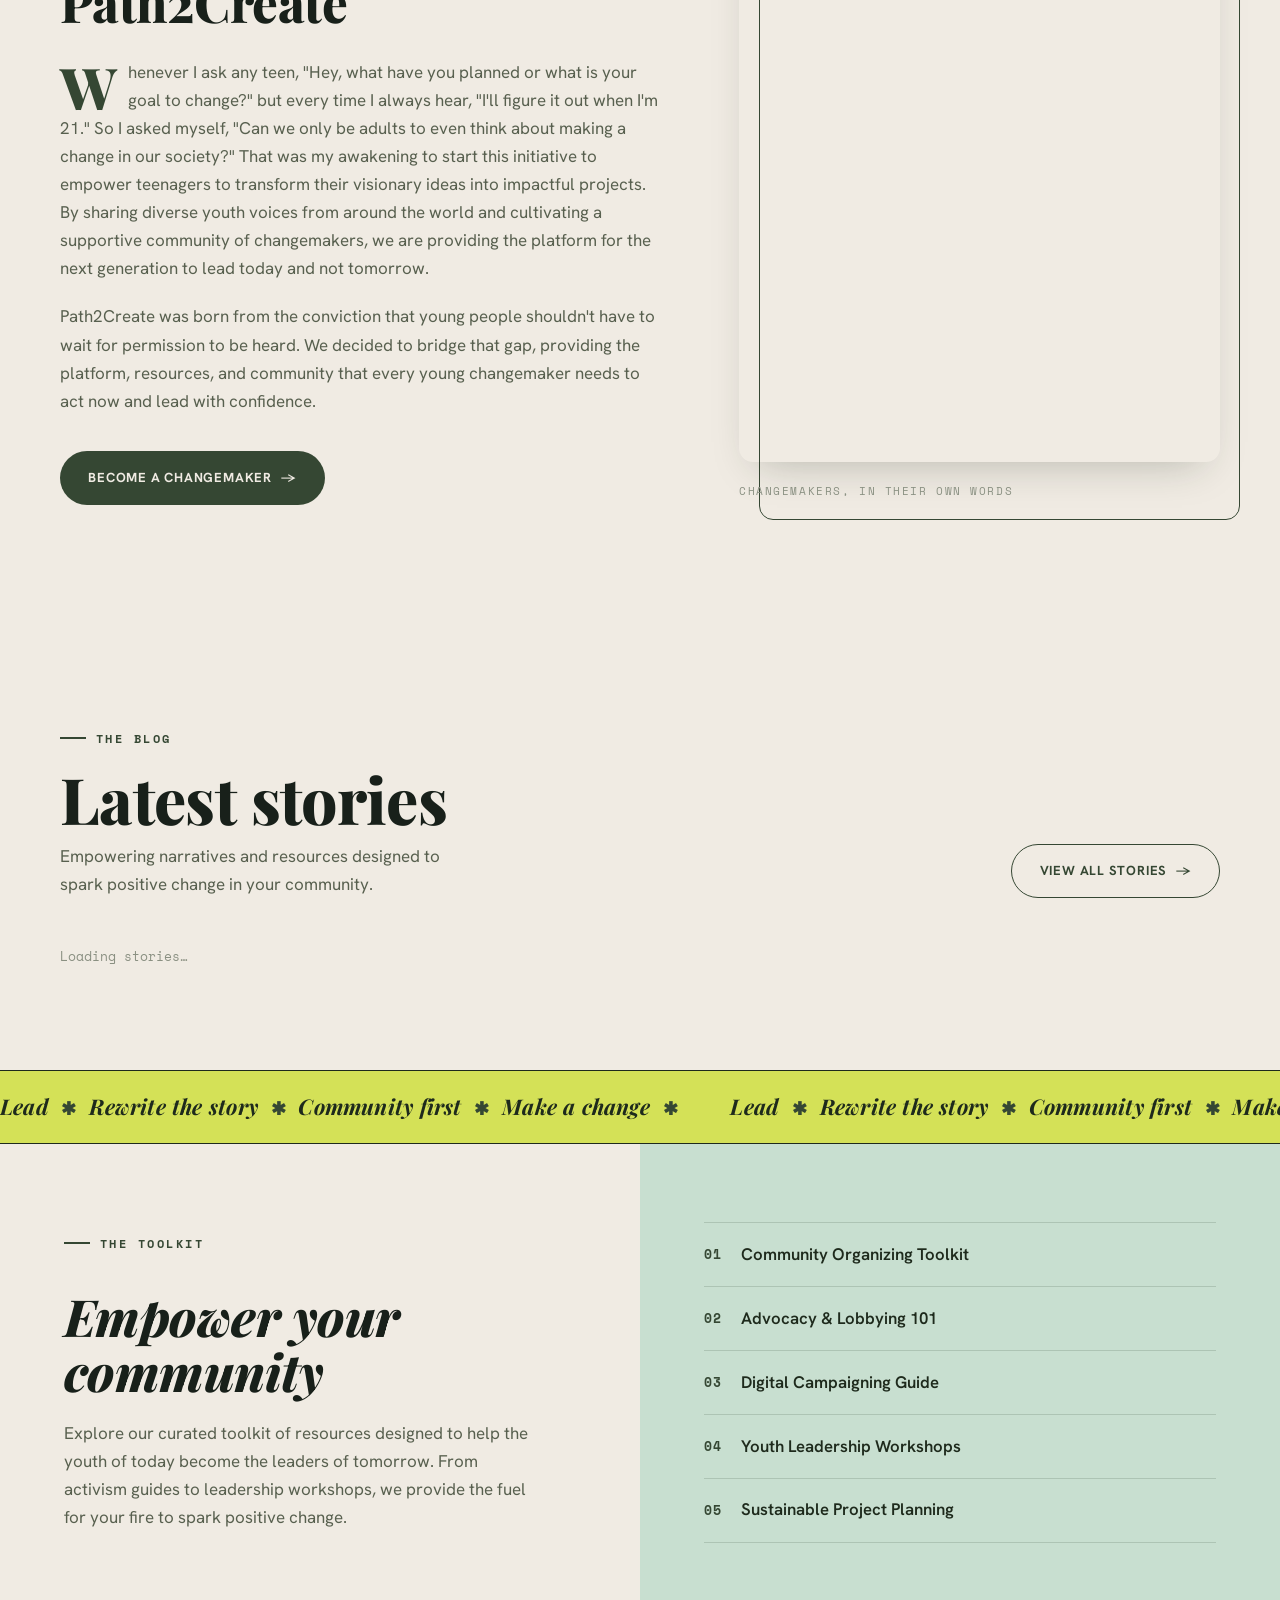
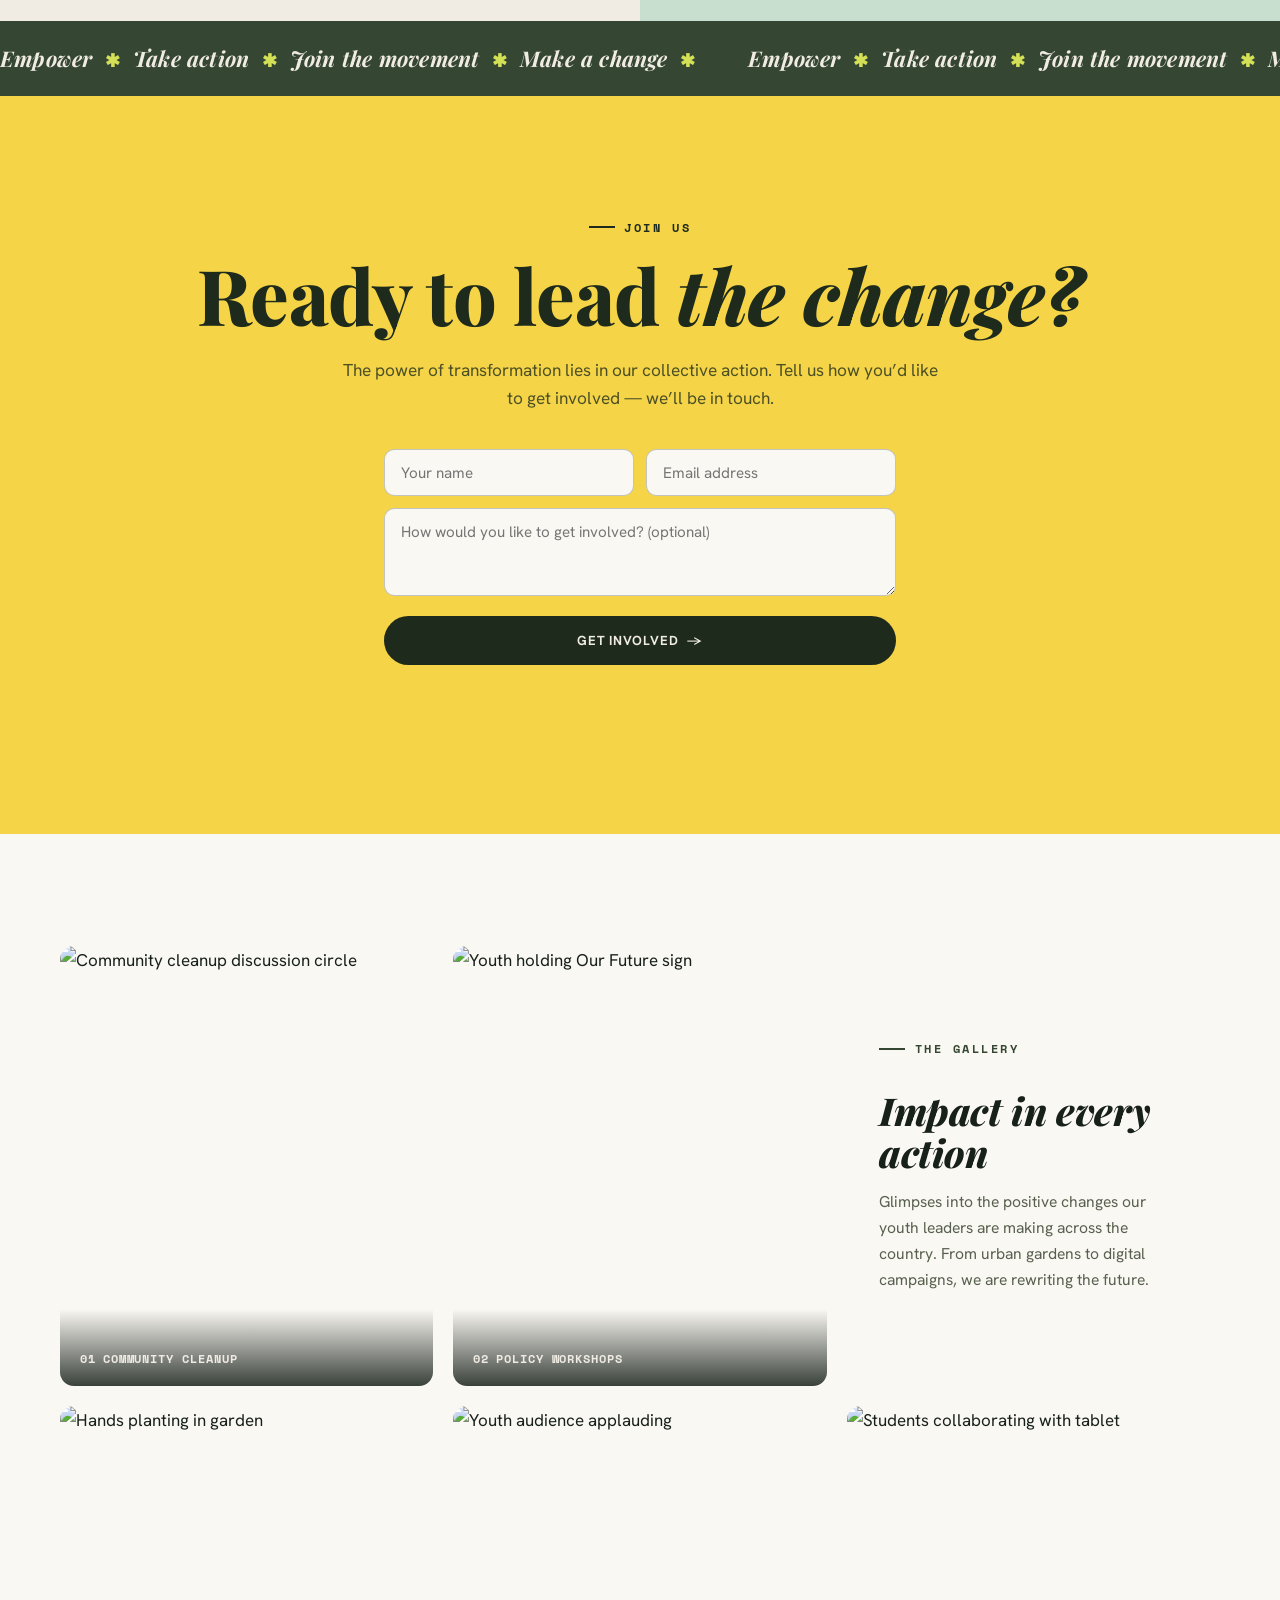
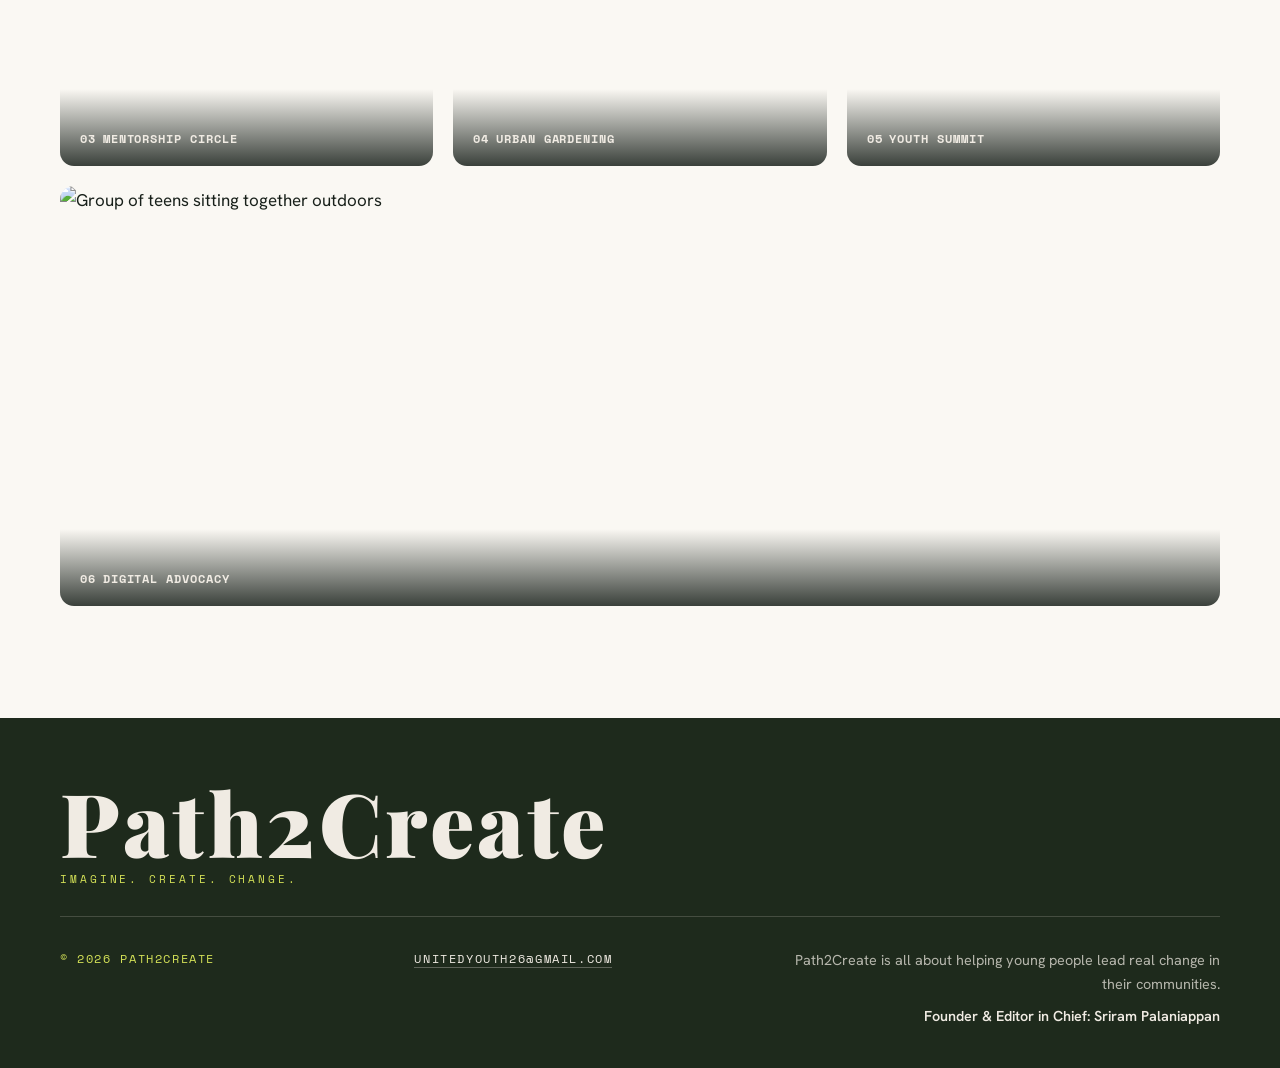
==== commit 7d4ea986: "Rebrand MACY to Path2Create (logo, name, tagline)" ====
--- a/index.html
+++ b/index.html
@@ -4,15 +4,15 @@
   <meta charset="UTF-8">
   <meta name="viewport" content="width=device-width, initial-scale=1.0">
   <link rel="icon" type="image/svg+xml" href="/favicon.svg">
-  <title>MACY | Make A Change Youth</title>
+  <title>Path2Create | Imagine. Create. Change.</title>
   <meta property="og:type" content="website">
-  <meta property="og:site_name" content="Make A Change Youth">
-  <meta property="og:title" content="Make A Change Youth">
+  <meta property="og:site_name" content="Path2Create">
+  <meta property="og:title" content="Path2Create">
   <meta property="og:description" content="Empowering the next generation of activists with the resources and community to drive positive social impact and community leadership.">
   <meta property="og:image" content="https://images.unsplash.com/photo-1517486808906-6ca8b3f04846?w=1200&h=630&fit=crop">
   <meta property="og:url" content="https://make-a-change-youth.github.io/">
   <meta name="twitter:card" content="summary_large_image">
-  <meta name="twitter:title" content="Make A Change Youth">
+  <meta name="twitter:title" content="Path2Create">
   <meta name="twitter:description" content="Empowering the next generation of activists with the resources and community to drive positive social impact and community leadership.">
   <meta name="twitter:image" content="https://images.unsplash.com/photo-1517486808906-6ca8b3f04846?w=1200&h=630&fit=crop">
   <meta name="description" content="Empowering the next generation of activists with the resources and community to drive positive social impact and community leadership.">
@@ -29,8 +29,7 @@
   <header class="site-header">
     <nav class="nav container">
       <a href="index.html" class="logo">
-        <span class="logo-name">MACY</span>
-        <span class="logo-tagline">Make A Change, Youth</span>
+        <img src="images/path2create-logo.png" alt="Path2Create — Imagine. Create. Change." class="logo-img">
       </a>
       <button class="nav-toggle" aria-label="Toggle navigation" aria-expanded="false">
         <span></span><span></span><span></span>
@@ -81,9 +80,9 @@
       <div class="journey-inner container">
         <div class="journey-text" data-reveal>
           <span class="section-label">Our Journey</span>
-          <h2 class="journey-heading">The spark behind Make A Change Youth</h2>
+          <h2 class="journey-heading">The spark behind Path2Create</h2>
           <p>Whenever I ask any teen, "Hey, what have you planned or what is your goal to change?" but every time I always hear, "I'll figure it out when I'm 21." So I asked myself, "Can we only be adults to even think about making a change in our society?" That was my awakening to start this initiative to empower teenagers to transform their visionary ideas into impactful projects. By sharing diverse youth voices from around the world and cultivating a supportive community of changemakers, we are providing the platform for the next generation to lead today and not tomorrow.</p>
-          <p>M.A.C.Y. was born from the conviction that young people shouldn't have to wait for permission to be heard. We decided to bridge that gap, providing the platform, resources, and community that every young changemaker needs to act now and lead with confidence.</p>
+          <p>Path2Create was born from the conviction that young people shouldn't have to wait for permission to be heard. We decided to bridge that gap, providing the platform, resources, and community that every young changemaker needs to act now and lead with confidence.</p>
           <a href="#cta" class="btn btn-primary">Become a changemaker</a>
         </div>
         <div class="journey-image" data-reveal style="--reveal-delay:120ms">
@@ -212,20 +211,20 @@
     <div class="container">
       <div class="footer-logo">
         <a href="index.html" class="logo">
-          <span class="logo-name">MACY</span>
-          <span class="logo-tagline">Make A Change, Youth</span>
+          <span class="logo-name">Path2Create</span>
+          <span class="logo-tagline">Imagine. Create. Change.</span>
         </a>
       </div>
       <hr class="footer-divider">
       <div class="footer-content">
         <div class="footer-left">
-          <p>&copy; 2026 Make A Change Youth</p>
+          <p>&copy; 2026 Path2Create</p>
         </div>
         <div class="footer-center">
           <p><a href="mailto:unitedyouth26@gmail.com">unitedyouth26@gmail.com</a></p>
         </div>
         <div class="footer-right">
-          <p>Make A Change Youth (M.A.C.Y) is all about helping young people lead real change in their communities.</p>
+          <p>Path2Create is all about helping young people lead real change in their communities.</p>
           <p>Founder &amp; Editor in Chief: Sriram Palaniappan</p>
         </div>
       </div>
--- a/css/style.css
+++ b/css/style.css
@@ -1,5 +1,5 @@
 /* =================================================================
-   MACY · Make A Change Youth
+   Path2Create · Path2Create
    Shared design system — bold editorial, modern, youth-led
    ================================================================= */
 
@@ -358,6 +358,12 @@
   line-height: 1;
 }
 
+.logo-img {
+  display: block;
+  height: 54px;
+  width: auto;
+}
+
 .logo-name {
   font-family: var(--font-display);
   font-size: 1.7rem;
@@ -541,7 +547,7 @@
 
 .site-footer .logo-name {
   color: var(--cream);
-  font-size: clamp(3.5rem, 12vw, 8rem);
+  font-size: clamp(2.75rem, 9vw, 5.5rem);
   letter-spacing: 0.04em;
   line-height: 0.9;
 }
--- a/css/home.css
+++ b/css/home.css
@@ -1,5 +1,5 @@
 /* =================================================================
-   MACY · Homepage — bold editorial
+   Path2Create · Homepage — bold editorial
    ================================================================= */
 
 /* ===== HERO ============================================ */
